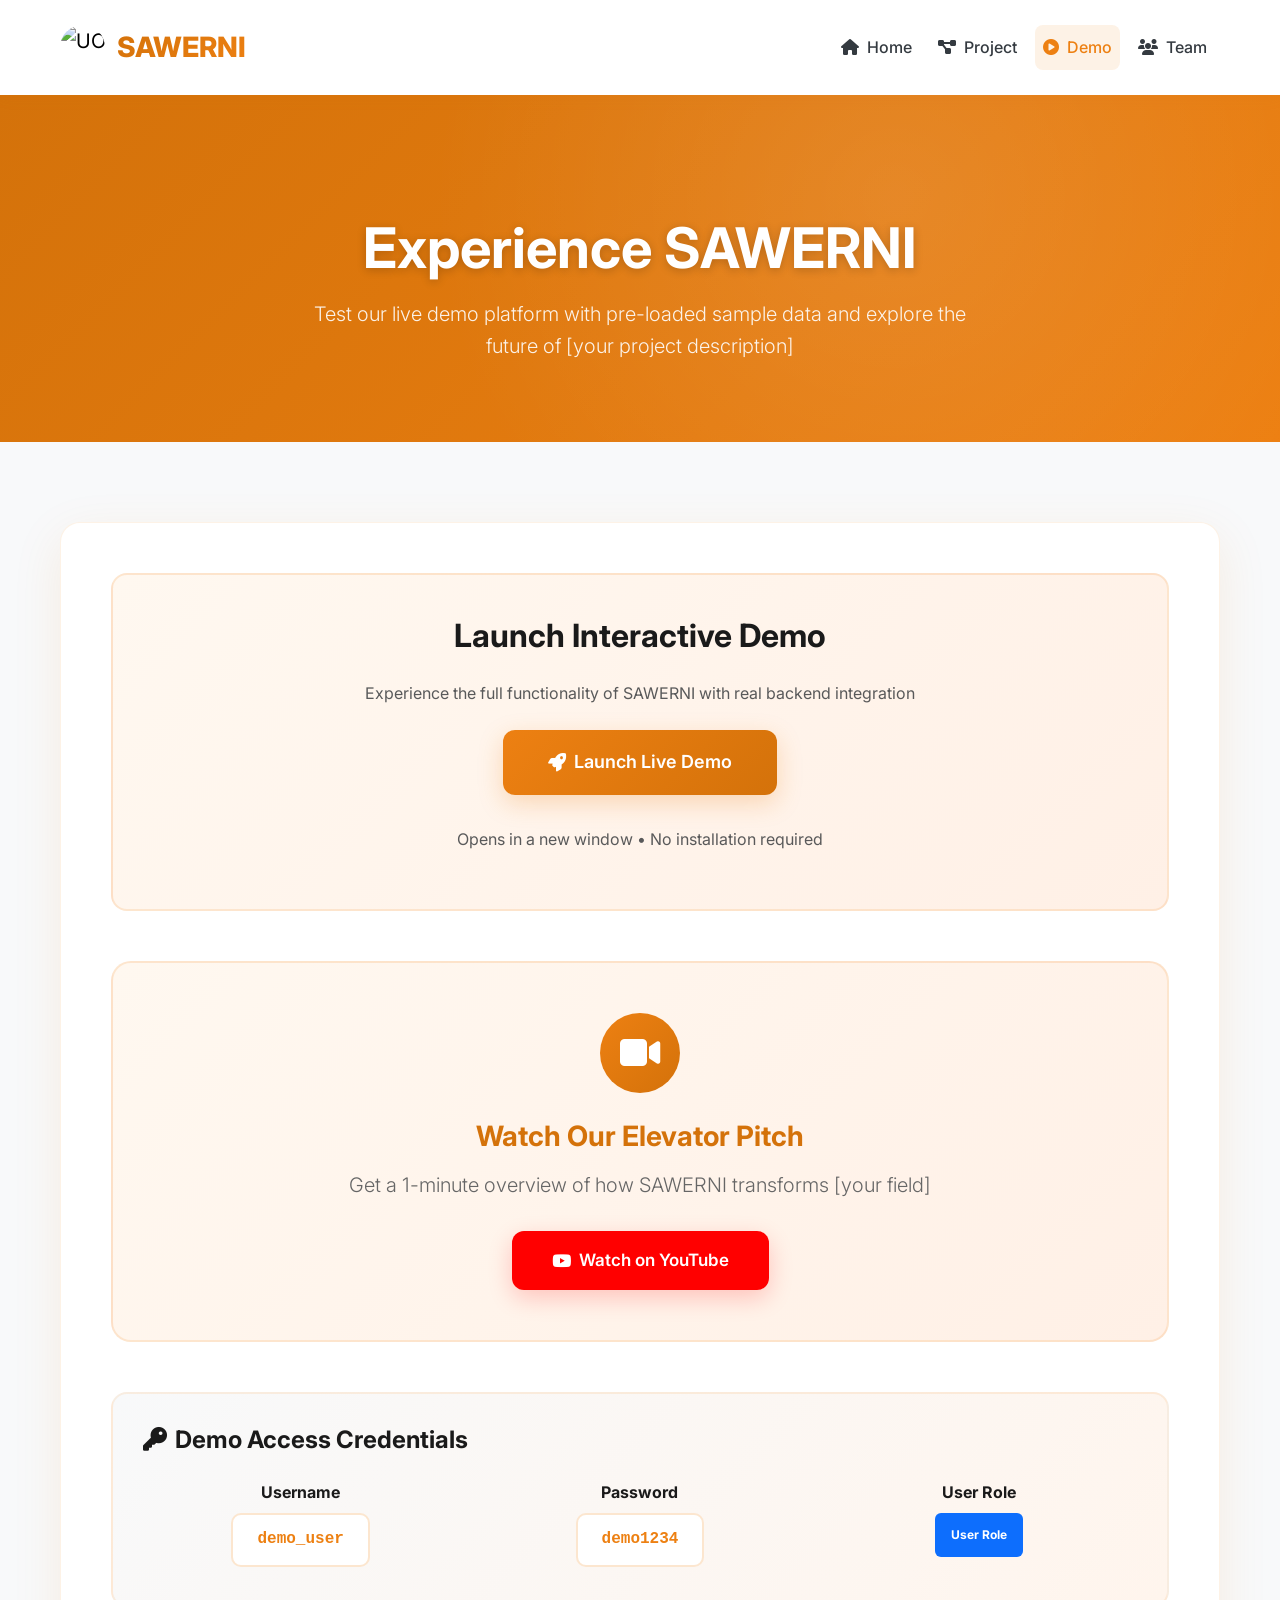
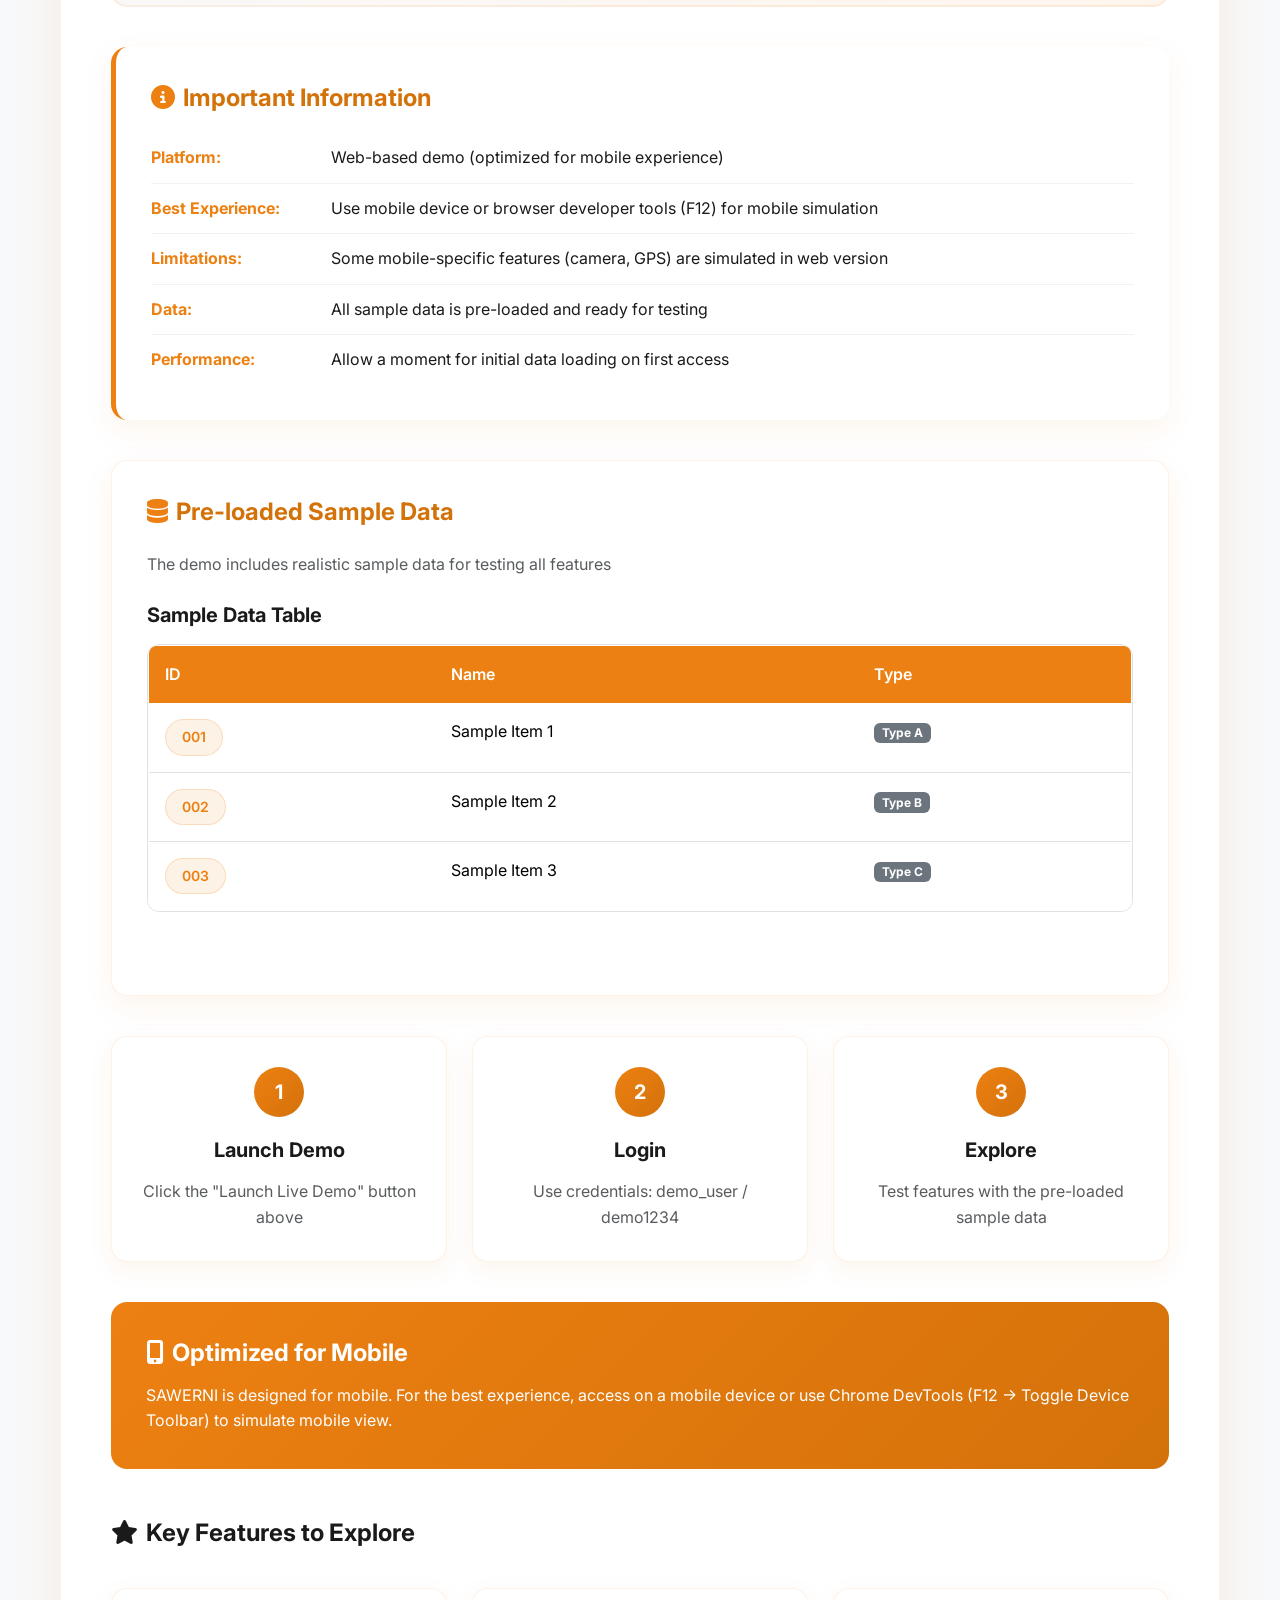
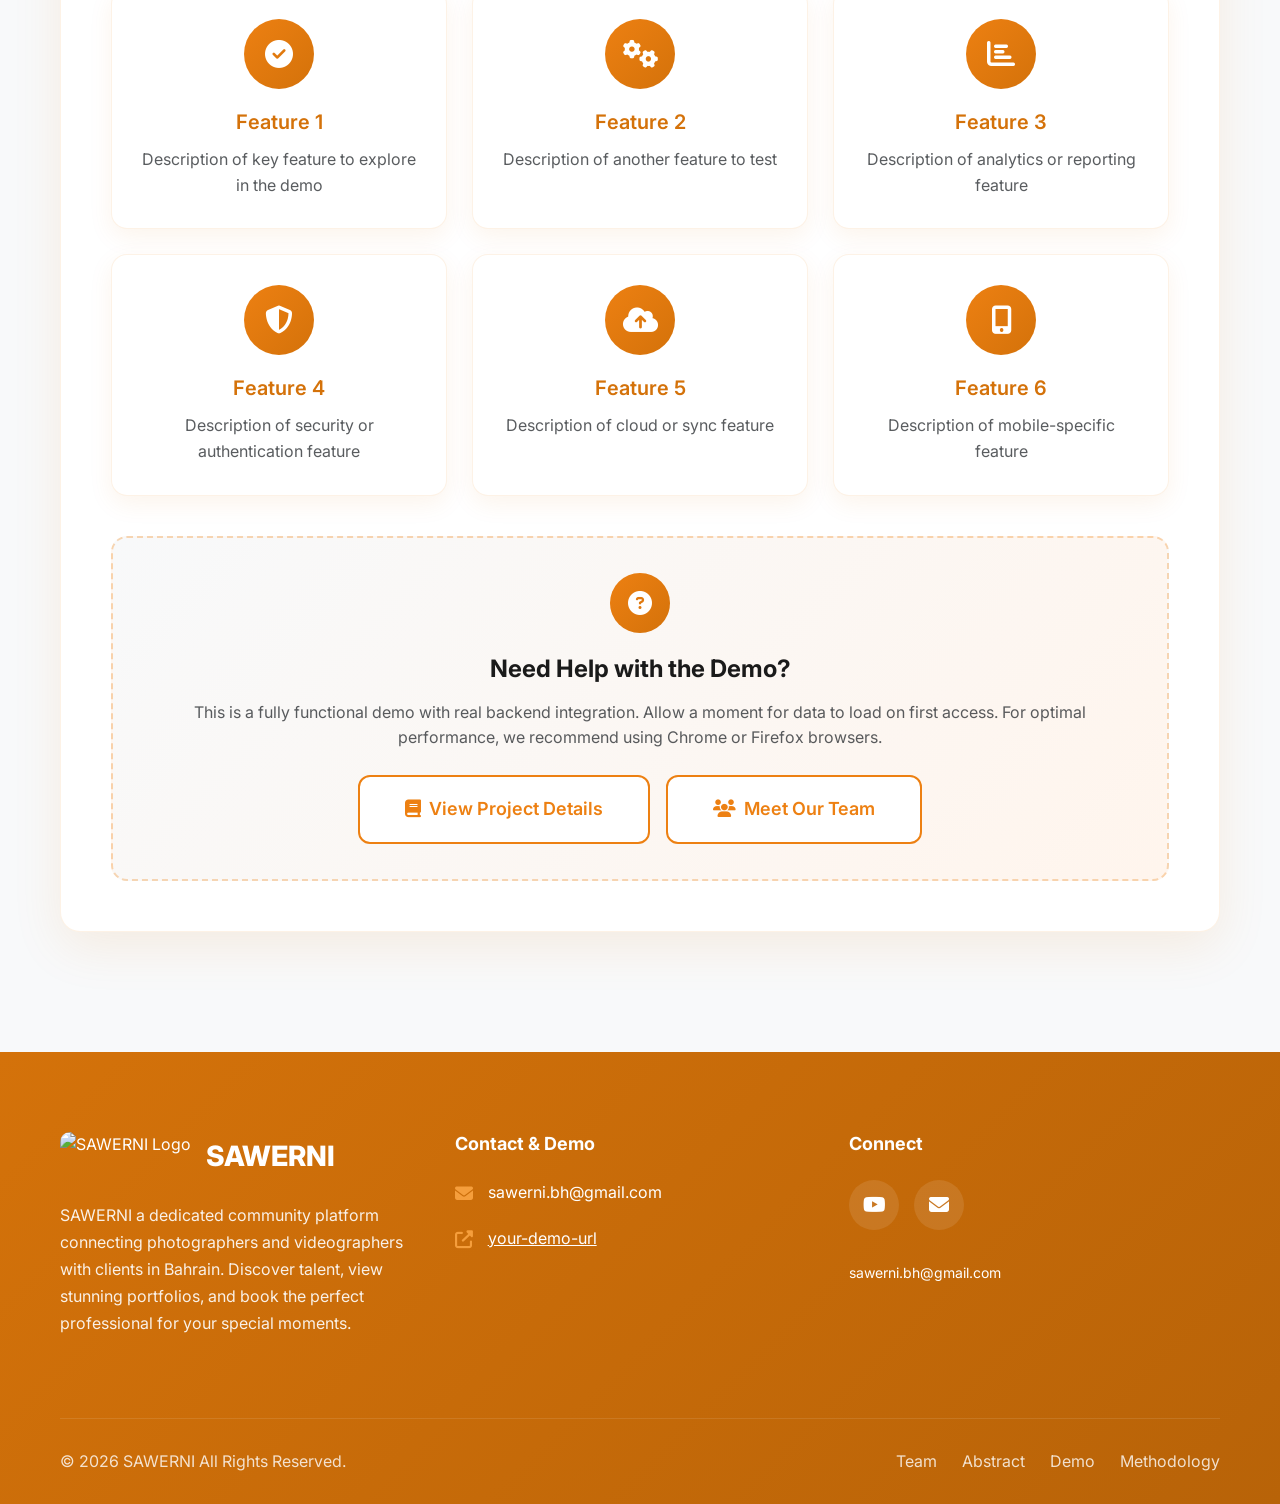
==== demo.html @ 08d2d853 "Add files via upload" ====
<!DOCTYPE html>
<html lang="en" dir="ltr">
<head>
    <meta charset="UTF-8">
    <meta name="viewport" content="width=device-width, initial-scale=1.0, maximum-scale=5.0">
    <title>Demo - SAWERNI</title>
    
    <!-- Bootstrap 5 -->
    <link href="https://cdn.jsdelivr.net/npm/bootstrap@5.3.0/dist/css/bootstrap.min.css" rel="stylesheet">
    
    <!-- Font Awesome -->
    <link rel="stylesheet" href="https://cdnjs.cloudflare.com/ajax/libs/font-awesome/6.4.0/css/all.min.css">
    
    <!-- Google Fonts -->
    <link href="https://fonts.googleapis.com/css2?family=Inter:wght@300;400;500;600;700;800&display=swap" rel="stylesheet">
    <link rel="icon" type="image/png" href="your-favicon-url">

    <!-- Custom CSS -->
    <link rel="stylesheet" href="style.css">

    <link rel="icon" type="image/x-icon" href="C:\V1 - website\image\SAWERNI LOGO.ico">
    
    <style>
        /* ===== LOGO CAROUSEL STYLES ===== */
        .navbar-brand {
            display: flex;
            align-items: center;
            text-decoration: none;
            gap: 0;
        }
        
        .logo-carousel {
            position: relative;
            width: 45px;
            height: 45px;
            margin-right: 12px;
            perspective: 1000px;
            cursor: pointer;
        }
        
        .logo-slide {
            position: absolute;
            top: 0;
            left: 0;
            width: 100%;
            height: 100%;
            backface-visibility: hidden;
            transition: transform 1.2s cubic-bezier(0.4, 0, 0.2, 1);
            display: flex;
            align-items: center;
            justify-content: center;
        }
        
        .logo-slide img {
            width: 100%;
            height: 100%;
            object-fit: contain;
            border-radius: 50%;
        }
        
        /* UOB Logo - starts visible */
        .logo-slide.uob-logo-slide {
            transform: rotateY(0deg);
            z-index: 2;
        }
        
        /* SAWERNI Logo - starts hidden */
        .logo-slide.sawerni-logo-slide {
            transform: rotateY(180deg);
            z-index: 1;
        }
        
        /* Flipped states */
        .logo-carousel.flipped .uob-logo-slide {
            transform: rotateY(180deg);
            z-index: 1;
        }
        
        .logo-carousel.flipped .sawerni-logo-slide {
            transform: rotateY(360deg);
            z-index: 2;
        }
        
        /* Pulse glow effect on flip */
        .logo-carousel.flipping .logo-slide img {
            animation: logoGlow 0.6s ease-in-out;
        }
        
        @keyframes logoGlow {
            0%, 100% {
                filter: drop-shadow(0 0 0px rgba(237, 128, 18, 0));
            }
            50% {
                filter: drop-shadow(0 0 15px rgba(237, 128, 18, 0.8));
            }
        }
        
        /* Continuous auto-rotation */
        .logo-carousel.auto-rotate .uob-logo-slide {
            animation: continuousFlip1 3s ease-in-out infinite;
        }
        
        .logo-carousel.auto-rotate .sawerni-logo-slide {
            animation: continuousFlip2 3s ease-in-out infinite;
        }
        
        @keyframes continuousFlip1 {
            0%, 40% {
                transform: rotateY(0deg);
                z-index: 2;
            }
            50%, 90% {
                transform: rotateY(180deg);
                z-index: 1;
            }
            100% {
                transform: rotateY(0deg);
                z-index: 2;
            }
        }
        
        @keyframes continuousFlip2 {
            0%, 40% {
                transform: rotateY(180deg);
                z-index: 1;
            }
            50%, 90% {
                transform: rotateY(360deg);
                z-index: 2;
            }
            100% {
                transform: rotateY(180deg);
                z-index: 1;
            }
        }
        
        /* Brand text styling */
        .brand-text {
            color: #d4720a;
            font-size: 28px;
            font-weight: 800;
            background: linear-gradient(135deg, #d4720a, #ed8012);
            -webkit-background-clip: text;
            background-clip: text;
            color: transparent;
            white-space: nowrap;
        }
        
        /* ===== DEMO PAGE STYLES ===== */
        .demo-hero {
            background: linear-gradient(135deg, #d4720a 0%, #ed8012 100%);
            color: white;
            padding: 120px 0 80px;
            text-align: center;
            position: relative;
            overflow: hidden;
        }
        
        .demo-hero::before {
            content: '';
            position: absolute;
            top: 0;
            left: 0;
            right: 0;
            bottom: 0;
            background: radial-gradient(circle at 70% 30%, rgba(255, 255, 255, 0.1) 0%, transparent 50%);
        }
        
        .demo-hero .container {
            position: relative;
            z-index: 2;
        }
        
        .demo-hero h1 {
            font-size: 3.5rem;
            font-weight: 800;
            margin-bottom: 1rem;
            text-shadow: 0 2px 10px rgba(0, 0, 0, 0.2);
        }
        
        .demo-hero .lead {
            font-size: 1.25rem;
            opacity: 0.9;
            max-width: 700px;
            margin: 0 auto;
        }
        
        /* Main Content */
        .demo-content {
            background: #f8f9fa;
            padding: 80px 0;
        }
        
        /* Demo Card */
        .demo-main-card {
            background: white;
            border-radius: 20px;
            padding: 50px;
            box-shadow: 0 15px 50px rgba(212, 114, 10, 0.1);
            border: 1px solid rgba(237, 128, 18, 0.1);
            margin-bottom: 40px;
        }
        
        /* Demo Actions */
        .demo-actions {
            background: linear-gradient(135deg, #fff8f0 0%, #fff0e6 100%);
            border-radius: 16px;
            padding: 40px;
            text-align: center;
            margin-bottom: 40px;
            border: 2px solid rgba(237, 128, 18, 0.15);
        }
        
        .demo-btn-primary {
            background: linear-gradient(135deg, #ed8012 0%, #d4720a 100%);
            color: white;
            border: none;
            padding: 18px 45px;
            font-size: 18px;
            font-weight: 600;
            border-radius: 12px;
            transition: all 0.3s ease;
            display: inline-flex;
            align-items: center;
            justify-content: center;
            text-decoration: none;
            box-shadow: 0 8px 25px rgba(237, 128, 18, 0.25);
        }
        
        .demo-btn-primary:hover {
            background: linear-gradient(135deg, #d4720a 0%, #b86308 100%);
            transform: translateY(-3px);
            box-shadow: 0 12px 30px rgba(237, 128, 18, 0.35);
            color: white;
        }
        
        .demo-btn-secondary {
            background: white;
            color: #ed8012;
            border: 2px solid #ed8012;
            padding: 18px 45px;
            font-size: 18px;
            font-weight: 600;
            border-radius: 12px;
            transition: all 0.3s ease;
            display: inline-flex;
            align-items: center;
            justify-content: center;
            text-decoration: none;
        }
        
        .demo-btn-secondary:hover {
            background: #ed8012;
            color: white;
            transform: translateY(-3px);
            box-shadow: 0 8px 20px rgba(237, 128, 18, 0.2);
        }
        
        /* Credentials Card */
        .credentials-card {
            background: linear-gradient(135deg, #f8f9fa 0%, #fff5ed 100%);
            border-radius: 16px;
            padding: 30px;
            margin-bottom: 40px;
            border: 2px solid rgba(237, 128, 18, 0.1);
        }
        
        .credential-badge {
            background: white;
            color: #ed8012;
            padding: 12px 24px;
            border-radius: 10px;
            font-family: 'Courier New', monospace;
            font-size: 16px;
            font-weight: 600;
            border: 2px solid rgba(237, 128, 18, 0.2);
            display: inline-block;
            word-break: break-all;
        }
        
        /* Info Card */
        .info-card {
            background: white;
            border-radius: 16px;
            padding: 35px;
            border-left: 5px solid #ed8012;
            box-shadow: 0 10px 30px rgba(212, 114, 10, 0.08);
            margin-bottom: 40px;
        }
        
        .info-card h4 {
            color: #d4720a;
            margin-bottom: 20px;
            display: flex;
            align-items: center;
        }
        
        .info-card h4 i {
            margin-right: 12px;
            color: #ed8012;
        }
        
        .info-item {
            padding: 12px 0;
            border-bottom: 1px solid rgba(0, 0, 0, 0.05);
            display: flex;
            align-items: flex-start;
        }
        
        .info-item:last-child {
            border-bottom: none;
        }
        
        .info-item strong {
            color: #ed8012;
            min-width: 180px;
            display: inline-block;
        }
        
        /* Data Tables */
        .data-card {
            background: white;
            border-radius: 16px;
            padding: 35px;
            box-shadow: 0 10px 30px rgba(212, 114, 10, 0.08);
            margin-bottom: 40px;
            border: 1px solid rgba(237, 128, 18, 0.1);
        }
        
        .data-card h4 {
            color: #d4720a;
            margin-bottom: 25px;
            display: flex;
            align-items: center;
        }
        
        .data-card h4 i {
            margin-right: 12px;
            color: #ed8012;
        }
        
        .data-table-container {
            background: #f8f9fa;
            border-radius: 12px;
            overflow: hidden;
            border: 1px solid #dee2e6;
            overflow-x: auto;
            -webkit-overflow-scrolling: touch;
        }
        
        .data-table {
            width: 100%;
            margin-bottom: 0;
        }
        
        .data-table th {
            background: #ed8012;
            color: white;
            border: none;
            padding: 16px;
            font-weight: 600;
            white-space: nowrap;
        }
        
        .data-table td {
            padding: 16px;
            border-bottom: 1px solid #dee2e6;
            word-break: break-word;
        }
        
        .data-badge {
            background: rgba(237, 128, 18, 0.1);
            color: #ed8012;
            padding: 6px 16px;
            border-radius: 20px;
            font-size: 14px;
            font-weight: 600;
            border: 1px solid rgba(237, 128, 18, 0.2);
            display: inline-block;
            word-break: break-all;
            max-width: 100%;
        }
        
        /* Feature Grid */
        .feature-grid {
            display: grid;
            grid-template-columns: repeat(auto-fit, minmax(280px, 1fr));
            gap: 25px;
            margin-top: 40px;
        }
        
        .feature-item {
            background: white;
            border-radius: 16px;
            padding: 30px;
            text-align: center;
            box-shadow: 0 8px 25px rgba(212, 114, 10, 0.08);
            transition: all 0.3s ease;
            border: 1px solid rgba(237, 128, 18, 0.1);
        }
        
        .feature-item:hover {
            transform: translateY(-8px);
            box-shadow: 0 15px 35px rgba(212, 114, 10, 0.15);
        }
        
        .feature-icon {
            width: 70px;
            height: 70px;
            background: linear-gradient(135deg, #ed8012, #d4720a);
            border-radius: 50%;
            display: flex;
            align-items: center;
            justify-content: center;
            margin: 0 auto 20px;
            color: white;
            font-size: 28px;
        }
        
        .feature-item h5 {
            color: #d4720a;
            margin-bottom: 12px;
            font-weight: 600;
        }
        
        /* Steps */
        .steps-container {
            display: grid;
            grid-template-columns: repeat(auto-fit, minmax(200px, 1fr));
            gap: 25px;
            margin: 40px 0;
        }
        
        .step-item {
            text-align: center;
            padding: 30px;
            background: white;
            border-radius: 16px;
            box-shadow: 0 8px 25px rgba(212, 114, 10, 0.08);
            border: 1px solid rgba(237, 128, 18, 0.1);
        }
        
        .step-number {
            width: 50px;
            height: 50px;
            background: linear-gradient(135deg, #ed8012, #d4720a);
            border-radius: 50%;
            display: flex;
            align-items: center;
            justify-content: center;
            color: white;
            font-size: 20px;
            font-weight: 700;
            margin: 0 auto 20px;
        }
        
        /* Pitch Section */
        .pitch-section {
            background: linear-gradient(135deg, #fff8f0 0%, #fff0e6 100%);
            border-radius: 20px;
            padding: 50px;
            margin: 50px 0;
            border: 2px solid rgba(237, 128, 18, 0.15);
            text-align: center;
        }
        
        .pitch-icon {
            width: 80px;
            height: 80px;
            background: linear-gradient(135deg, #ed8012, #d4720a);
            border-radius: 50%;
            display: flex;
            align-items: center;
            justify-content: center;
            color: white;
            font-size: 36px;
            margin: 0 auto 25px;
        }
        
        .pitch-section h3 {
            color: #d4720a;
            margin-bottom: 15px;
        }
        
        .pitch-section .lead {
            color: #666;
            margin-bottom: 30px;
            max-width: 600px;
            margin-left: auto;
            margin-right: auto;
        }
        
        .pitch-btn {
            background: #ff0000;
            color: white;
            border: none;
            padding: 16px 40px;
            font-size: 17px;
            font-weight: 600;
            border-radius: 12px;
            transition: all 0.3s ease;
            display: inline-flex;
            align-items: center;
            justify-content: center;
            text-decoration: none;
            box-shadow: 0 8px 25px rgba(255, 0, 0, 0.2);
        }
        
        .pitch-btn:hover {
            background: #cc0000;
            transform: translateY(-3px);
            box-shadow: 0 12px 30px rgba(255, 0, 0, 0.3);
            color: white;
        }
        
        /* Mobile Notice */
        .mobile-notice {
            background: linear-gradient(135deg, #ed8012 0%, #d4720a 100%);
            color: white;
            border-radius: 16px;
            padding: 35px;
            margin: 40px 0;
        }
        
        .mobile-notice h4 {
            color: white;
            margin-bottom: 15px;
            display: flex;
            align-items: center;
        }
        
        .mobile-notice h4 i {
            margin-right: 12px;
        }
        
        /* Support Card */
        .support-card {
            background: linear-gradient(135deg, #f8f9fa 0%, #fff5ed 100%);
            border-radius: 16px;
            padding: 35px;
            text-align: center;
            margin-top: 40px;
            border: 2px dashed rgba(237, 128, 18, 0.3);
        }
        
        /* ===== RESPONSIVE STYLES ===== */
        @media (max-width: 992px) {
            .demo-hero h1 {
                font-size: 2.8rem;
            }
            
            .demo-main-card {
                padding: 40px;
            }
            
            .credentials-card .row {
                flex-wrap: wrap;
            }
            
            .credentials-card .col-md-4 {
                width: 100%;
                margin-bottom: 20px;
            }
            
            .demo-btn-primary, .demo-btn-secondary {
                padding: 16px 30px;
                font-size: 16px;
            }
        }
        
        @media (max-width: 768px) {
            .logo-carousel {
                width: 35px;
                height: 35px;
                margin-right: 8px;
            }
            
            .brand-text {
                font-size: 22px;
            }
            
            .demo-hero {
                padding: 80px 0 50px;
            }
            
            .demo-hero h1 {
                font-size: 2.2rem;
            }
            
            .demo-hero .lead {
                font-size: 1.1rem;
            }
            
            .demo-main-card {
                padding: 25px;
            }
            
            .demo-content {
                padding: 50px 0;
            }
            
            .demo-actions, .pitch-section {
                padding: 25px;
            }
            
            .credentials-card, .info-card, .data-card {
                padding: 20px;
            }
            
            .info-item {
                flex-direction: column;
            }
            
            .info-item strong {
                min-width: auto;
                margin-bottom: 5px;
                width: 100%;
            }
            
            .feature-grid, .steps-container {
                grid-template-columns: 1fr;
                gap: 20px;
            }
            
            .step-item, .feature-item {
                padding: 20px;
            }
            
            .pitch-section {
                padding: 30px;
                margin: 30px 0;
            }
            
            .pitch-btn {
                padding: 14px 30px;
                font-size: 16px;
                width: 100%;
                justify-content: center;
            }
            
            .support-card .d-flex {
                flex-direction: column;
                gap: 15px;
            }
            
            .demo-btn-primary, .demo-btn-secondary {
                width: 100%;
                justify-content: center;
                margin-bottom: 10px;
            }
            
            .data-table th, .data-table td {
                padding: 12px 8px;
                font-size: 14px;
            }
            
            .data-table th {
                padding: 14px 8px;
            }
            
            .data-badge {
                padding: 5px 12px;
                font-size: 13px;
            }
        }
        
        @media (max-width: 576px) {
            .logo-carousel {
                width: 30px;
                height: 30px;
                margin-right: 6px;
            }
            
            .brand-text {
                font-size: 18px;
            }
            
            .demo-hero h1 {
                font-size: 1.8rem;
            }
            
            .demo-hero .lead {
                font-size: 1rem;
            }
            
            .demo-main-card {
                padding: 20px;
                border-radius: 12px;
            }
            
            .demo-content {
                padding: 40px 0;
            }
            
            .demo-actions, .pitch-section, .credentials-card, 
            .info-card, .data-card, .mobile-notice, .support-card {
                padding: 20px;
                border-radius: 12px;
            }
            
            .credential-badge {
                padding: 10px 15px;
                font-size: 14px;
                width: 100%;
                text-align: center;
            }
            
            .data-card h4, .info-card h4, .mobile-notice h4 {
                font-size: 1.25rem;
            }
            
            .feature-icon {
                width: 60px;
                height: 60px;
                font-size: 24px;
            }
            
            .feature-item h5 {
                font-size: 1.1rem;
            }
            
            .data-table th, .data-table td {
                padding: 10px 6px;
                font-size: 13px;
            }
            
            .data-table th {
                padding: 12px 6px;
            }
            
            .data-badge {
                padding: 4px 10px;
                font-size: 12px;
            }
            
            .badge {
                font-size: 12px;
                padding: 5px 10px;
            }
        }
        
        @media (max-width: 400px) {
            .data-table {
                min-width: 400px;
            }
            
            .data-table th, .data-table td {
                padding: 8px 4px;
                font-size: 12px;
            }
        }
    </style>
</head>
<body>
    <!-- Navigation -->
    <nav class="navbar navbar-expand-lg navbar-main">
        <div class="container">
            <a class="navbar-brand" href="index.html" id="navbarBrand">
                <!-- Logo Carousel Container -->
                <div class="logo-carousel auto-rotate" id="logoCarousel">
                    <!-- UOB Logo Slide -->
                    <div class="logo-slide uob-logo-slide">
                        <img src="C:\V1 - website\image\UOB LOGO.png" 
                             alt="UOB Logo">
                    </div>
                    <!-- SAWERNI Logo Slide -->
                    <div class="logo-slide sawerni-logo-slide">
                        <img src="C:\V1 - website\image\SAWERNI LOGO.png" 
                             alt="SAWERNI Logo">
                    </div>
                </div>
                <span class="brand-text">SAWERNI</span>
            </a>
            
            <button class="navbar-toggler" type="button" data-bs-toggle="collapse" data-bs-target="#navbarNav">
                <span class="navbar-toggler-icon"></span>
            </button>
            
            <div class="collapse navbar-collapse" id="navbarNav">
                <ul class="navbar-nav ms-auto">
                    <li class="nav-item">
                        <a class="nav-link" href="index.html"><i class="fas fa-home me-2"></i>Home</a>
                    </li>
                    <li class="nav-item">
                        <a class="nav-link" href="project.html"><i class="fas fa-project-diagram me-2"></i>Project</a>
                    </li>
                    <li class="nav-item">
                        <a class="nav-link active" href="demo.html"><i class="fas fa-play-circle me-2"></i>Demo</a>
                    </li>
                    <li class="nav-item">
                        <a class="nav-link" href="team.html"><i class="fas fa-users me-2"></i>Team</a>
                    </li>
                </ul>
            </div>
        </div>
    </nav>

    <!-- Demo Hero -->
    <section class="demo-hero">
        <div class="container">
            <h1 class="display-5 fw-bold mb-3">Experience SAWERNI</h1>
            <p class="lead">Test our live demo platform with pre-loaded sample data and explore the future of [your project description]</p>
        </div>
    </section>

    <!-- Demo Content -->
    <section class="demo-content">
        <div class="container">
            <div class="demo-main-card">
                <!-- Demo Actions -->
                <div class="demo-actions">
                    <h2 class="mb-4">Launch Interactive Demo</h2>
                    <p class="text-muted mb-4">Experience the full functionality of SAWERNI with real backend integration</p>
                    
                    <a href="#" target="_blank" class="demo-btn-primary mb-3">
                        <i class="fas fa-rocket me-2"></i>Launch Live Demo
                    </a>
                    <p class="text-muted mt-3">Opens in a new window • No installation required</p>
                </div>
                
                <!-- Pitch Section -->
                <div class="pitch-section">
                    <div class="pitch-icon">
                        <i class="fas fa-video"></i>
                    </div>
                    <h3>Watch Our Elevator Pitch</h3>
                    <p class="lead">Get a 1-minute overview of how SAWERNI transforms [your field]</p>
                    <a href="#" target="_blank" class="pitch-btn">
                        <i class="fab fa-youtube me-2"></i>Watch on YouTube
                    </a>
                </div>
                
                <!-- Demo Credentials -->
                <div class="credentials-card">
                    <h4 class="mb-4"><i class="fas fa-key me-2"></i>Demo Access Credentials</h4>
                    <div class="row g-4">
                        <div class="col-md-4">
                            <div class="text-center">
                                <div class="mb-2">
                                    <strong class="d-block mb-2">Username</strong>
                                    <span class="credential-badge">demo_user</span>
                                </div>
                            </div>
                        </div>
                        <div class="col-md-4">
                            <div class="text-center">
                                <div class="mb-2">
                                    <strong class="d-block mb-2">Password</strong>
                                    <span class="credential-badge">demo1234</span>
                                </div>
                            </div>
                        </div>
                        <div class="col-md-4">
                            <div class="text-center">
                                <div class="mb-2">
                                    <strong class="d-block mb-2">User Role</strong>
                                    <span class="badge bg-primary p-3">User Role</span>
                                </div>
                            </div>
                        </div>
                    </div>
                </div>
                
                <!-- Important Information -->
                <div class="info-card">
                    <h4><i class="fas fa-info-circle me-2"></i>Important Information</h4>
                    <div class="info-item">
                        <strong>Platform:</strong>
                        <span>Web-based demo (optimized for mobile experience)</span>
                    </div>
                    <div class="info-item">
                        <strong>Best Experience:</strong>
                        <span>Use mobile device or browser developer tools (F12) for mobile simulation</span>
                    </div>
                    <div class="info-item">
                        <strong>Limitations:</strong>
                        <span>Some mobile-specific features (camera, GPS) are simulated in web version</span>
                    </div>
                    <div class="info-item">
                        <strong>Data:</strong>
                        <span>All sample data is pre-loaded and ready for testing</span>
                    </div>
                    <div class="info-item">
                        <strong>Performance:</strong>
                        <span>Allow a moment for initial data loading on first access</span>
                    </div>
                </div>
                
                <!-- Sample Data Section -->
                <div class="data-card">
                    <h4><i class="fas fa-database me-2"></i>Pre-loaded Sample Data</h4>
                    <p class="text-muted mb-4">The demo includes realistic sample data for testing all features</p>
                    
                    <div class="mb-5">
                        <h5 class="mb-3">Sample Data Table</h5>
                        <div class="data-table-container">
                            <table class="table mb-0 data-table">
                                <thead>
                                    <tr>
                                        <th>ID</th>
                                        <th>Name</th>
                                        <th>Type</th>
                                    </tr>
                                </thead>
                                <tbody>
                                    <tr>
                                        <td><span class="data-badge">001</span></td>
                                        <td>Sample Item 1</td>
                                        <td><span class="badge bg-secondary">Type A</span></td>
                                    </tr>
                                    <tr>
                                        <td><span class="data-badge">002</span></td>
                                        <td>Sample Item 2</td>
                                        <td><span class="badge bg-secondary">Type B</span></td>
                                    </tr>
                                    <tr>
                                        <td><span class="data-badge">003</span></td>
                                        <td>Sample Item 3</td>
                                        <td><span class="badge bg-secondary">Type C</span></td>
                                    </tr>
                                </tbody>
                            </table>
                        </div>
                    </div>
                </div>
                
                <!-- Quick Start Guide -->
                <div class="steps-container">
                    <div class="step-item">
                        <div class="step-number">1</div>
                        <h5>Launch Demo</h5>
                        <p class="text-muted mb-0">Click the "Launch Live Demo" button above</p>
                    </div>
                    <div class="step-item">
                        <div class="step-number">2</div>
                        <h5>Login</h5>
                        <p class="text-muted mb-0">Use credentials: demo_user / demo1234</p>
                    </div>
                    <div class="step-item">
                        <div class="step-number">3</div>
                        <h5>Explore</h5>
                        <p class="text-muted mb-0">Test features with the pre-loaded sample data</p>
                    </div>
                </div>
                
                <!-- Mobile Notice -->
                <div class="mobile-notice">
                    <h4><i class="fas fa-mobile-alt me-2"></i>Optimized for Mobile</h4>
                    <p class="mb-0 opacity-90">
                        SAWERNI is designed for mobile. For the best experience, access on a mobile device or use Chrome DevTools (F12 → Toggle Device Toolbar) to simulate mobile view.
                    </p>
                </div>
                
                <!-- Key Features -->
                <div class="mt-5">
                    <h4 class="mb-4"><i class="fas fa-star me-2"></i>Key Features to Explore</h4>
                    <div class="feature-grid">
                        <div class="feature-item">
                            <div class="feature-icon">
                                <i class="fas fa-check-circle"></i>
                            </div>
                            <h5>Feature 1</h5>
                            <p class="text-muted mb-0">Description of key feature to explore in the demo</p>
                        </div>
                        <div class="feature-item">
                            <div class="feature-icon">
                                <i class="fas fa-cogs"></i>
                            </div>
                            <h5>Feature 2</h5>
                            <p class="text-muted mb-0">Description of another feature to test</p>
                        </div>
                        <div class="feature-item">
                            <div class="feature-icon">
                                <i class="fas fa-chart-bar"></i>
                            </div>
                            <h5>Feature 3</h5>
                            <p class="text-muted mb-0">Description of analytics or reporting feature</p>
                        </div>
                        <div class="feature-item">
                            <div class="feature-icon">
                                <i class="fas fa-shield-alt"></i>
                            </div>
                            <h5>Feature 4</h5>
                            <p class="text-muted mb-0">Description of security or authentication feature</p>
                        </div>
                        <div class="feature-item">
                            <div class="feature-icon">
                                <i class="fas fa-cloud-upload-alt"></i>
                            </div>
                            <h5>Feature 5</h5>
                            <p class="text-muted mb-0">Description of cloud or sync feature</p>
                        </div>
                        <div class="feature-item">
                            <div class="feature-icon">
                                <i class="fas fa-mobile-alt"></i>
                            </div>
                            <h5>Feature 6</h5>
                            <p class="text-muted mb-0">Description of mobile-specific feature</p>
                        </div>
                    </div>
                </div>
                
                <!-- Support Card -->
                <div class="support-card">
                    <div class="pitch-icon" style="width: 60px; height: 60px; font-size: 24px; margin-bottom: 20px;">
                        <i class="fas fa-question-circle"></i>
                    </div>
                    <h4 class="mb-3">Need Help with the Demo?</h4>
                    <p class="text-muted mb-4">
                        This is a fully functional demo with real backend integration. Allow a moment for data to load on first access. 
                        For optimal performance, we recommend using Chrome or Firefox browsers.
                    </p>
                    <div class="d-flex justify-content-center gap-3 flex-wrap">
                        <a href="project.html" class="demo-btn-secondary">
                            <i class="fas fa-book me-2"></i>View Project Details
                        </a>
                        <a href="team.html" class="demo-btn-secondary">
                            <i class="fas fa-users me-2"></i>Meet Our Team
                        </a>
                    </div>
                </div>
            </div>
        </div>
    </section>

    <!-- Footer -->
    <footer class="footer">
        <div class="container">
            <div class="footer-content">
                <div class="row">
                    <div class="col-lg-4">
                        <div class="footer-logo-section">
                            <div class="footer-logo">
                                <img src="C:\V1 - website\image\SAWERNI LOGO.png" alt="SAWERNI Logo" loading="lazy">
                                <span>SAWERNI</span>
                            </div>
                            <p class="footer-description">
                                SAWERNI a dedicated community platform connecting photographers and videographers with clients in Bahrain. Discover talent, view stunning portfolios, and book the perfect professional for your special moments.
                            </p>
                        </div>
                    </div>
                    
                    <div class="col-lg-4">
                        <div class="footer-contact">
                            <h5>Contact & Demo</h5>
                            <div class="contact-item">
                                <i class="fas fa-envelope"></i>
                                <div>
                                    <span>sawerni.bh@gmail.com</span>
                                </div>
                            </div>
                            <div class="contact-item">
                                <i class="fas fa-external-link-alt"></i>
                                <div>
                                    <span><a href="#" target="_blank" class="text-white">your-demo-url</a></span>
                                </div>
                            </div>
                        </div>
                    </div>
                    
                    <div class="col-lg-4">
                        <div class="footer-social">
                            <h5>Connect</h5>
                            <div class="social-icons">
                                <a href="https://www.youtube.com/channel/UCR_zhY6zEnnAeLBr8uanXhw" target="_blank" class="social-icon youtube">
                                    <i class="fab fa-youtube"></i>
                                </a>
                                <a href="mailto:sawerni.bh@gmail.com" class="social-icon email">
                                    <i class="fas fa-envelope"></i>
                                </a>
                            </div>
                            <div class="mt-3">
                                <small>sawerni.bh@gmail.com</small>
                            </div>
                        </div>
                    </div>
                </div>
            </div>
            
            <div class="footer-bottom">
                <div class="row align-items-center">
                    <div class="col-md-6">
                        <p class="copyright mb-0">
                            &copy; <span id="currentYear"></span> SAWERNI All Rights Reserved.
                        </p>
                    </div>
                    <div class="col-md-6">
                        <div class="footer-links">
                            <a href="team.html">Team</a>
                            <a href="index.html#abstract">Abstract</a>
                            <a href="demo.html">Demo</a>
                            <a href="index.html#methodology">Methodology</a>
                        </div>
                    </div>
                </div>
            </div>
        </div>
    </footer>

    <!-- Back to Top Button -->
    <button id="backToTop" class="back-to-top">
        <i class="fas fa-chevron-up"></i>
    </button>

    <!-- Scripts -->
    <script src="https://cdn.jsdelivr.net/npm/bootstrap@5.3.0/dist/js/bootstrap.bundle.min.js"></script>
    <script>
        document.getElementById('currentYear').textContent = new Date().getFullYear();
        
        const backToTop = document.getElementById('backToTop');
        window.addEventListener('scroll', () => {
            if (window.pageYOffset > 300) {
                backToTop.classList.add('visible');
            } else {
                backToTop.classList.remove('visible');
            }
        });
        
        backToTop.addEventListener('click', () => {
            window.scrollTo({
                top: 0,
                behavior: 'smooth'
            });
        });
        
        // ===== LOGO CAROUSEL SCRIPT =====
        const logoCarousel = document.getElementById('logoCarousel');
        const navbarBrand = document.getElementById('navbarBrand');
        
        if (logoCarousel && navbarBrand) {
            // Click on logo to manually flip
            logoCarousel.addEventListener('click', function(e) {
                e.preventDefault();
                e.stopPropagation();
                
                // Remove auto-rotate temporarily
                logoCarousel.classList.remove('auto-rotate');
                logoCarousel.classList.add('flipping');
                
                // Toggle flipped state
                logoCarousel.classList.toggle('flipped');
                
                // Remove flipping class after animation
                setTimeout(() => {
                    logoCarousel.classList.remove('flipping');
                }, 600);
                
                // Resume auto-rotate after 3 seconds
                setTimeout(() => {
                    if (!logoCarousel.classList.contains('auto-rotate')) {
                        logoCarousel.classList.add('auto-rotate');
                    }
                }, 3000);
            });
            
            // Pause auto-rotation on hover
            logoCarousel.addEventListener('mouseenter', function() {
                logoCarousel.classList.remove('auto-rotate');
            });
            
            logoCarousel.addEventListener('mouseleave', function() {
                setTimeout(() => {
                    logoCarousel.classList.add('auto-rotate');
                }, 1500);
            });
        }
    </script>
</body>
</html>
---- style.css ----
/* Reset & Base Styles */
* {
    margin: 0;
    padding: 0;
    box-sizing: border-box;
}

:root {
    --primary-orange: #d4720a;
    --secondary-orange: #ed8012;
    --accent-orange: #f59e3c;
    --light-orange: #fff8f0;
    --gradient-start: #d4720a;
    --gradient-end: #ed8012;
    --white: #ffffff;
    --light-gray: #f8f9fa;
    --gray: #6c757d;
    --dark-gray: #343a40;
    --text-dark: #1a1a1a;
    --border-radius: 16px;
    --border-radius-sm: 8px;
    --shadow: 0 8px 30px rgba(212, 114, 10, 0.1);
    --shadow-hover: 0 12px 40px rgba(212, 114, 10, 0.15);
    --transition: all 0.3s cubic-bezier(0.4, 0, 0.2, 1);
}

html {
    scroll-behavior: smooth;
}

body {
    font-family: 'Inter', -apple-system, BlinkMacSystemFont, 'Segoe UI', Roboto, sans-serif;
    line-height: 1.6;
    color: var(--text-dark);
    background: var(--white);
    overflow-x: hidden;
}

.container {
    width: 100%;
    max-width: 1200px;
    margin: 0 auto;
    padding: 0 20px;
}

/* Typography */
h1, h2, h3, h4, h5, h6 {
    font-weight: 700;
    line-height: 1.3;
    margin-bottom: 1rem;
}

/* Navigation - SHARED */
.navbar-main {
    background: var(--white);
    padding: 20px 0;
    box-shadow: 0 2px 15px rgba(212, 114, 10, 0.08);
    position: sticky;
    top: 0;
    z-index: 1000;
}

.navbar-brand {
    display: flex;
    align-items: center;
    text-decoration: none;
}

.navbar-logo {
    height: 45px;
    width: auto;
    border-radius: 10px;
    margin-right: 12px;
}

/* UOB Logo specific styling */
.navbar-logo.uob-logo {
    height: 45px;
    width: auto;
    margin-right: 15px;
    border-radius: 8px;
}

/* Project Logo specific styling */
.navbar-logo.rased-logo {
    height: 45px;
    width: auto;
    margin-right: 12px;
    border-radius: 10px;
}

.brand-text {
    color: var(--primary-orange);
    font-size: 28px;
    font-weight: 800;
    background: linear-gradient(135deg, var(--primary-orange), var(--secondary-orange));
    -webkit-background-clip: text;
    background-clip: text;
    color: transparent;
}

.navbar-nav .nav-link {
    color: var(--dark-gray);
    font-weight: 500;
    padding: 10px 20px;
    margin: 0 5px;
    border-radius: var(--border-radius-sm);
    transition: var(--transition);
}

.navbar-nav .nav-link:hover,
.navbar-nav .nav-link.active {
    color: #ed8012;
    background: rgba(237, 128, 18, 0.1);
}

.navbar-toggler {
    border: none;
    padding: 8px;
}

.navbar-toggler-icon {
    background-image: url("data:image/svg+xml,%3csvg xmlns='http://www.w3.org/2000/svg' viewBox='0 0 30 30'%3e%3cpath stroke='rgba%28212, 114, 10, 0.8%29' stroke-linecap='round' stroke-miterlimit='10' stroke-width='2' d='M4 7h22M4 15h22M4 23h22'/%3e%3c/svg%3e");
}

/* Buttons - SHARED */
.btn {
    padding: 15px 35px;
    border-radius: 50px;
    font-weight: 600;
    font-size: 16px;
    border: none;
    cursor: pointer;
    transition: var(--transition);
    display: inline-flex;
    align-items: center;
    justify-content: center;
    text-decoration: none;
}

.btn-primary {
    background: linear-gradient(135deg, #ed8012 0%, #d4720a 100%);
    color: white;
    border: none;
}

.btn-primary:hover {
    background: linear-gradient(135deg, #d4720a 0%, #b86308 100%);
    color: white;
    transform: translateY(-3px);
    box-shadow: 0 10px 25px rgba(237, 128, 18, 0.3);
}

.btn-outline-primary {
    color: #ed8012;
    border-color: #ed8012;
    background: transparent;
    border: 2px solid #ed8012;
}

.btn-outline-primary:hover {
    background: #ed8012;
    color: white;
    transform: translateY(-3px);
}

.btn-outline-light {
    color: white;
    border-color: white;
    background: transparent;
    border: 2px solid white;
}

.btn-outline-light:hover {
    background: white;
    color: #ed8012;
    transform: translateY(-3px);
}

/* Sections - SHARED */
.section {
    padding: 100px 0;
}

.section-header {
    text-align: center;
    margin-bottom: 60px;
}

.section-header.text-start {
    text-align: left;
}

.section-header.text-start .section-title::after {
    left: 0;
    transform: translateX(0);
}

.section-label {
    display: inline-block;
    color: var(--secondary-orange);
    font-size: 14px;
    font-weight: 600;
    text-transform: uppercase;
    letter-spacing: 1px;
    margin-bottom: 15px;
    padding: 6px 20px;
    background: var(--light-orange);
    border-radius: 30px;
}

.section-title {
    font-size: 48px;
    color: var(--primary-orange);
    margin-bottom: 15px;
    position: relative;
    display: inline-block;
}

.section-title::after {
    content: '';
    position: absolute;
    bottom: -10px;
    left: 50%;
    transform: translateX(-50%);
    width: 80px;
    height: 4px;
    background: linear-gradient(90deg, var(--primary-orange), var(--secondary-orange));
    border-radius: 2px;
}

.section-subtitle {
    color: var(--gray);
    font-size: 18px;
    max-width: 700px;
    margin: 0 auto;
}

/* Footer - SHARED */
.footer {
    background: linear-gradient(135deg, var(--primary-orange), #b86308);
    color: var(--white);
    padding: 80px 0 30px;
}

.footer-logo-section {
    margin-bottom: 30px;
}

.footer-logo {
    display: flex;
    align-items: center;
    gap: 15px;
    margin-bottom: 20px;
}

.footer-logo img {
    height: 50px;
    width: auto;
    border-radius: 10px;
}

.footer-logo span {
    font-size: 28px;
    font-weight: 800;
    color: var(--white);
}

.footer-description {
    opacity: 0.9;
    line-height: 1.7;
}

.footer-contact h5,
.footer-social h5 {
    color: var(--white);
    margin-bottom: 25px;
    font-size: 18px;
}

.contact-item {
    display: flex;
    align-items: flex-start;
    gap: 15px;
    margin-bottom: 20px;
}

.contact-item i {
    font-size: 18px;
    color: var(--accent-orange);
    margin-top: 5px;
}

.social-icons {
    display: flex;
    gap: 15px;
    margin-bottom: 30px;
}

.social-icon {
    width: 50px;
    height: 50px;
    background: rgba(255, 255, 255, 0.1);
    border-radius: 50%;
    display: flex;
    align-items: center;
    justify-content: center;
    color: var(--white);
    font-size: 20px;
    text-decoration: none;
    transition: var(--transition);
}

.social-icon:hover {
    background: var(--accent-orange);
    transform: translateY(-5px);
}

.youtube:hover { background: #ff0000; }
.linkedin:hover { background: #0077b5; }
.github:hover { background: #333; }

.footer-bottom {
    border-top: 1px solid rgba(255, 255, 255, 0.1);
    padding-top: 30px;
    margin-top: 50px;
}

.copyright {
    opacity: 0.8;
    line-height: 1.6;
}

.footer-links {
    display: flex;
    gap: 25px;
    justify-content: flex-end;
    flex-wrap: wrap;
}

.footer-links a {
    color: rgba(255, 255, 255, 0.8);
    text-decoration: none;
    transition: var(--transition);
}

.footer-links a:hover {
    color: var(--accent-orange);
}

/* Back to Top Button - SHARED */
.back-to-top {
    position: fixed;
    bottom: 30px;
    right: 30px;
    width: 50px;
    height: 50px;
    background: linear-gradient(135deg, var(--secondary-orange), var(--accent-orange));
    color: var(--white);
    border: none;
    border-radius: 50%;
    font-size: 18px;
    cursor: pointer;
    opacity: 0;
    visibility: hidden;
    transition: var(--transition);
    z-index: 100;
    box-shadow: 0 4px 15px rgba(237, 128, 18, 0.3);
    display: flex;
    align-items: center;
    justify-content: center;
}

.back-to-top.visible {
    opacity: 1;
    visibility: visible;
}

.back-to-top:hover {
    transform: translateY(-5px);
    box-shadow: 0 6px 20px rgba(237, 128, 18, 0.4);
}

/* ===== INDEX.HTML STYLES ===== */

/* Hero Section - INDEX ONLY */
.hero-section {
    min-height: 85vh;
    position: relative;
    display: flex;
    align-items: center;
    overflow: hidden;
}

.video-background {
    position: absolute;
    top: 0;
    left: 0;
    width: 100%;
    height: 100%;
    overflow: hidden;
    z-index: 0;
}

.video-background video {
    min-width: 100%;
    min-height: 100%;
    width: auto;
    height: auto;
    position: absolute;
    top: 50%;
    left: 50%;
    transform: translate(-50%, -50%);
    object-fit: cover;
}

.video-overlay {
    position: absolute;
    top: 0;
    left: 0;
    width: 100%;
    height: 100%;
    background: rgba(212, 114, 10, 0.7);
    z-index: 1;
}

.hero-content {
    position: relative;
    z-index: 2;
    text-align: center;
    color: var(--white);
    width: 100%;
    padding: 40px 0 100px;
}

.hero-badge {
    display: inline-block;
    background: rgba(255, 255, 255, 0.15);
    backdrop-filter: blur(10px);
    color: var(--white);
    padding: 10px 25px;
    border-radius: 30px;
    font-size: 14px;
    font-weight: 600;
    margin-bottom: 30px;
    border: 1px solid rgba(255, 255, 255, 0.3);
}

.hero-title {
    font-size: 72px;
    font-weight: 900;
    margin-bottom: 10px;
    color: var(--white);
    text-shadow: 0 2px 10px rgba(0, 0, 0, 0.2);
    animation: fadeInUp 0.8s ease;
}

.hero-subtitle {
    font-size: 28px;
    font-weight: 400;
    opacity: 0.9;
    margin-bottom: 30px;
    animation: fadeInUp 1s ease;
}

.hero-description {
    font-size: 20px;
    max-width: 700px;
    margin: 0 auto 50px;
    opacity: 0.9;
    animation: fadeInUp 1.2s ease;
}

.hero-cta {
    display: flex;
    gap: 20px;
    justify-content: center;
    margin-top: 50px;
    animation: fadeInUp 1.6s ease;
}

.hero-scroll {
    position: absolute;
    bottom: 30px;
    left: 50%;
    transform: translateX(-50%);
    animation: bounce 2s infinite;
    z-index: 2;
}

.hero-scroll a {
    display: block;
    width: 50px;
    height: 50px;
    background: rgba(255, 255, 255, 0.2);
    border-radius: 50%;
    display: flex;
    align-items: center;
    justify-content: center;
    color: var(--white);
    font-size: 20px;
    text-decoration: none;
    transition: var(--transition);
}

.hero-scroll a:hover {
    background: rgba(255, 255, 255, 0.3);
    transform: translateY(5px);
}

/* Feature Cards - INDEX ONLY */
.feature-highlights {
    margin-top: 40px;
}

.feature-card {
    background: white;
    border-radius: 12px;
    padding: 30px;
    box-shadow: 0 8px 25px rgba(212, 114, 10, 0.08);
    height: 100%;
    transition: all 0.3s ease;
    border: 1px solid rgba(237, 128, 18, 0.1);
    text-align: center;
}

.feature-card:hover {
    transform: translateY(-10px);
    box-shadow: 0 15px 35px rgba(212, 114, 10, 0.15);
}

.feature-icon {
    width: 70px;
    height: 70px;
    background: linear-gradient(135deg, #ed8012, #d4720a);
    border-radius: 50%;
    display: flex;
    align-items: center;
    justify-content: center;
    margin: 0 auto 25px;
    color: white;
    font-size: 28px;
}

.feature-card h3 {
    color: var(--primary-orange);
    margin-bottom: 15px;
    font-size: 1.3rem;
}

.feature-card p {
    color: var(--gray);
    line-height: 1.6;
    margin-bottom: 15px;
}

.compliance-badge {
    background: rgba(40, 167, 69, 0.15);
    color: #28a745;
    padding: 8px 16px;
    border-radius: 20px;
    font-size: 12px;
    font-weight: 600;
    display: inline-block;
    margin-top: 10px;
    border: 1px solid rgba(40, 167, 69, 0.3);
}

/* Summary Section - INDEX ONLY */
.summary-section {
    background: linear-gradient(135deg, #f8f9fa 0%, #e9ecef 100%);
}

.stats-card {
    background: white;
    border-radius: 12px;
    padding: 30px;
    text-align: center;
    box-shadow: 0 5px 20px rgba(212, 114, 10, 0.08);
    transition: var(--transition);
}

.stats-card:hover {
    transform: translateY(-5px);
    box-shadow: var(--shadow-hover);
}

.stats-number {
    font-size: 48px;
    font-weight: 800;
    color: #ed8012;
    line-height: 1;
    margin-bottom: 10px;
}

.stats-label {
    color: #666;
    font-size: 16px;
    font-weight: 500;
}

/* ===== PROJECT.HTML STYLES ===== */

/* Project Header */
.project-hero {
    background: linear-gradient(135deg, #d4720a 0%, #ed8012 100%);
    color: white;
    padding: 120px 0 80px;
    text-align: center;
    position: relative;
    overflow: hidden;
}

.project-hero::before {
    content: '';
    position: absolute;
    top: 0;
    left: 0;
    right: 0;
    bottom: 0;
    background: radial-gradient(circle at 70% 30%, rgba(255, 255, 255, 0.1) 0%, transparent 50%);
}

.project-hero .container {
    position: relative;
    z-index: 2;
}

.project-hero h1 {
    font-size: 3.5rem;
    font-weight: 800;
    margin-bottom: 1.5rem;
    text-shadow: 0 2px 10px rgba(0, 0, 0, 0.2);
}

.project-hero p {
    font-size: 1.25rem;
    opacity: 0.9;
    max-width: 700px;
    margin: 0 auto;
}

/* Project Navigation */
.project-nav {
    background: white;
    box-shadow: 0 4px 20px rgba(212, 114, 10, 0.08);
    position: sticky;
    top: 80px;
    z-index: 990;
    padding: 15px 0;
}

.project-nav .nav {
    display: flex;
    justify-content: center;
    gap: 30px;
    padding: 0;
    flex-wrap: wrap;
}

.project-nav .nav-link {
    color: var(--dark-gray);
    font-weight: 500;
    padding: 8px 0;
    border-bottom: 3px solid transparent;
    transition: all 0.3s ease;
    font-size: 1rem;
    white-space: nowrap;
}

.project-nav .nav-link:hover,
.project-nav .nav-link.active {
    color: var(--secondary-orange);
    border-bottom-color: var(--secondary-orange);
}

/* Achievement Grid */
.achievement-grid {
    display: grid;
    grid-template-columns: repeat(auto-fit, minmax(180px, 1fr));
    gap: 20px;
    margin: 30px 0;
}

.achievement-card {
    background: white;
    border-radius: var(--border-radius-sm);
    padding: 25px 15px;
    text-align: center;
    box-shadow: var(--shadow);
    transition: var(--transition);
    border: 1px solid rgba(237, 128, 18, 0.1);
}

.achievement-card:hover {
    transform: translateY(-5px);
    box-shadow: var(--shadow-hover);
}

.achievement-number {
    font-size: 32px;
    font-weight: 800;
    color: var(--primary-orange);
    margin-bottom: 8px;
    line-height: 1;
}

/* Milestone Card */
.milestone-card {
    background: white;
    border-radius: var(--border-radius);
    padding: 35px;
    box-shadow: var(--shadow);
    border-left: 5px solid var(--secondary-orange);
    height: 100%;
    transition: all 0.3s ease;
}

.milestone-card:hover {
    transform: translateY(-5px);
    box-shadow: var(--shadow-hover);
}

.milestone-icon {
    width: 70px;
    height: 70px;
    background: var(--light-orange);
    border-radius: 50%;
    display: flex;
    align-items: center;
    justify-content: center;
    margin-bottom: 25px;
    font-size: 28px;
    color: var(--secondary-orange);
}

.milestone-card h4 {
    color: var(--primary-orange);
    margin-bottom: 20px;
}

.milestone-card p {
    margin-bottom: 10px;
    color: var(--dark-gray);
}

/* Abstract Section */
.abstract-section {
    background: var(--light-gray);
}

.abstract-card {
    background: white;
    border-radius: var(--border-radius);
    padding: 60px;
    box-shadow: var(--shadow);
    border: 2px solid rgba(237, 128, 18, 0.1);
}

.abstract-text {
    font-size: 1.1rem;
    line-height: 1.8;
    color: var(--dark-gray);
    margin-bottom: 40px;
}

.abstract-text p {
    margin-bottom: 20px;
}

.problem-solution {
    display: grid;
    grid-template-columns: repeat(auto-fit, minmax(300px, 1fr));
    gap: 30px;
    margin-top: 40px;
}

.problem-card {
    background: linear-gradient(135deg, #ffeaea, #fff5f5);
    padding: 30px;
    border-radius: var(--border-radius-sm);
    border-left: 4px solid #dc3545;
}

.solution-card {
    background: linear-gradient(135deg, #e8f5e9, #f1f8e9);
    padding: 30px;
    border-radius: var(--border-radius-sm);
    border-left: 4px solid #28a745;
}

.problem-card h4,
.solution-card h4 {
    color: var(--dark-gray);
    margin-bottom: 15px;
    display: flex;
    align-items: center;
}

/* SDLC Process */
.sdlc-process {
    display: grid;
    grid-template-columns: repeat(auto-fit, minmax(220px, 1fr));
    gap: 25px;
    margin-top: 30px;
}

.sdlc-step {
    background: white;
    border-radius: var(--border-radius);
    padding: 30px;
    text-align: center;
    box-shadow: var(--shadow);
    transition: all 0.3s ease;
    height: 100%;
}

.sdlc-step:hover {
    transform: translateY(-5px);
    box-shadow: var(--shadow-hover);
}

.sdlc-step-number {
    font-size: 2rem;
    margin-bottom: 15px;
}

.sdlc-step h5 {
    color: var(--primary-orange);
    margin-bottom: 15px;
    font-size: 1.1rem;
}

.sdlc-step p {
    color: var(--gray);
    font-size: 0.95rem;
    line-height: 1.6;
}

/* Technology Stack */
.tech-stack-card,
.methodology-card {
    background: white;
    border-radius: var(--border-radius);
    padding: 35px;
    box-shadow: var(--shadow);
    height: 100%;
}

.tech-category {
    margin-bottom: 25px;
}

.tech-category h5 {
    color: var(--primary-orange);
    margin-bottom: 12px;
    display: flex;
    align-items: center;
    font-size: 1.1rem;
}

.tech-tags {
    display: flex;
    flex-wrap: wrap;
    gap: 10px;
}

.tech-tag {
    background: var(--light-orange);
    color: var(--secondary-orange);
    padding: 8px 16px;
    border-radius: 30px;
    font-size: 14px;
    font-weight: 500;
    transition: var(--transition);
    border: 1px solid rgba(237, 128, 18, 0.1);
}

.tech-tag:hover {
    background: var(--secondary-orange);
    color: white;
    transform: translateY(-2px);
}

/* Architecture Diagram */
.architecture-diagram {
    margin-top: 25px;
}

.arch-layer {
    display: flex;
    align-items: center;
    gap: 20px;
    padding: 25px;
    background: var(--light-orange);
    border-radius: var(--border-radius-sm);
    margin-bottom: 15px;
    transition: var(--transition);
    border: 1px solid rgba(237, 128, 18, 0.1);
}

.arch-layer:hover {
    transform: translateX(5px);
    background: white;
}

.arch-icon {
    width: 60px;
    height: 60px;
    background: white;
    border-radius: 50%;
    display: flex;
    align-items: center;
    justify-content: center;
    font-size: 24px;
    color: var(--secondary-orange);
    box-shadow: 0 4px 15px rgba(237, 128, 18, 0.1);
    flex-shrink: 0;
}

.arch-content {
    flex: 1;
}

.arch-content h5 {
    color: var(--primary-orange);
    margin-bottom: 5px;
    font-size: 1.1rem;
}

.arch-content p {
    color: var(--gray);
    font-size: 14px;
    margin: 0;
}

.arch-arrow {
    text-align: center;
    margin: 15px 0;
    color: var(--secondary-orange);
    font-size: 20px;
}

/* Outcomes Grid */
.outcomes-grid {
    display: grid;
    grid-template-columns: repeat(auto-fit, minmax(350px, 1fr));
    gap: 30px;
    margin-top: 40px;
}

.outcome-card {
    background: white;
    border-radius: var(--border-radius);
    padding: 35px;
    box-shadow: var(--shadow);
    transition: all 0.3s ease;
    border: 1px solid rgba(237, 128, 18, 0.1);
    height: 100%;
    display: flex;
    flex-direction: column;
}

.outcome-card:hover {
    transform: translateY(-5px);
    box-shadow: var(--shadow-hover);
}

.outcome-header {
    display: flex;
    align-items: center;
    gap: 20px;
    margin-bottom: 25px;
}

.outcome-icon {
    width: 60px;
    height: 60px;
    background: var(--light-orange);
    border-radius: 50%;
    display: flex;
    align-items: center;
    justify-content: center;
    font-size: 24px;
    color: var(--secondary-orange);
    flex-shrink: 0;
}

.outcome-header h4 {
    color: var(--primary-orange);
    margin: 0;
    font-size: 1.3rem;
}

.outcome-features {
    list-style: none;
    padding: 0;
    margin: 0;
    flex: 1;
}

.outcome-features li {
    padding: 10px 0;
    border-bottom: 1px solid rgba(0, 0, 0, 0.05);
    display: flex;
    align-items: flex-start;
    gap: 12px;
    font-size: 0.95rem;
}

.outcome-features li:last-child {
    border-bottom: none;
}

.outcome-features li i {
    margin-top: 3px;
    flex-shrink: 0;
}

/* Screenshots Grid */
.screenshots-grid {
    display: grid;
    grid-template-columns: repeat(auto-fit, minmax(250px, 1fr));
    gap: 25px;
    margin-top: 40px;
}

.screenshot-card {
    background: white;
    border-radius: var(--border-radius-sm);
    overflow: hidden;
    box-shadow: var(--shadow);
    transition: var(--transition);
}

.screenshot-card:hover {
    transform: translateY(-5px);
    box-shadow: var(--shadow-hover);
}

.screenshot-img {
    width: 100%;
    height: 300px;
    object-fit: contain;
    display: block;
}

.screenshot-label {
    padding: 20px;
    text-align: center;
    font-weight: 600;
    color: var(--primary-orange);
    background: white;
}

/* Future Work Grid */
.future-work-grid {
    display: grid;
    grid-template-columns: repeat(auto-fit, minmax(300px, 1fr));
    gap: 25px;
    margin-top: 40px;
}

.future-item-card {
    background: white;
    border-radius: var(--border-radius);
    padding: 30px;
    box-shadow: var(--shadow);
    border-left: 4px solid var(--accent-orange);
    transition: var(--transition);
    height: 100%;
}

.future-item-card:hover {
    transform: translateY(-5px);
    box-shadow: var(--shadow-hover);
}

.future-item-header {
    display: flex;
    align-items: center;
    gap: 15px;
    margin-bottom: 20px;
}

.future-item-number {
    font-size: 1.5rem;
}

.future-item-header h5 {
    color: var(--primary-orange);
    margin: 0;
    font-size: 1.1rem;
}

.future-item-card p {
    color: var(--dark-gray);
    line-height: 1.6;
    margin: 0;
}

/* Download Section */
.download-section {
    background: linear-gradient(135deg, #d4720a 0%, #ed8012 100%);
    padding: 100px 0;
}

.download-card {
    background: white;
    border-radius: var(--border-radius);
    padding: 60px;
    box-shadow: 0 20px 40px rgba(0, 0, 0, 0.1);
    text-align: center;
    max-width: 800px;
    margin: 0 auto;
}

.download-icon {
    font-size: 64px;
    color: var(--secondary-orange);
    margin-bottom: 25px;
}

.download-card h2 {
    color: var(--primary-orange);
    margin-bottom: 15px;
}

.btn-download {
    background: linear-gradient(135deg, var(--secondary-orange), var(--primary-orange));
    color: white;
    border: none;
    padding: 16px 45px;
    font-size: 16px;
    font-weight: 600;
    border-radius: 50px;
    transition: all 0.3s ease;
    display: inline-flex;
    align-items: center;
    justify-content: center;
    cursor: pointer;
}

.btn-download:hover {
    transform: translateY(-3px);
    box-shadow: 0 15px 30px rgba(237, 128, 18, 0.3);
    color: white;
}

/* Animations */
@keyframes bounce {
    0%, 20%, 50%, 80%, 100% {
        transform: translateX(-50%) translateY(0);
    }
    40% {
        transform: translateX(-50%) translateY(-10px);
    }
    60% {
        transform: translateX(-50%) translateY(-5px);
    }
}

@keyframes fadeInUp {
    from {
        opacity: 0;
        transform: translateY(30px);
    }
    to {
        opacity: 1;
        transform: translateY(0);
    }
}

/* ===== DEMO.HTML STYLES ===== */
.demo-container {
    min-height: 100vh;
    background: #f8f9fa;
}

.demo-card {
    background: white;
    border-radius: 12px;
    padding: 40px;
    box-shadow: 0 2px 8px rgba(0, 0, 0, 0.05);
}

.demo-header {
    background: linear-gradient(135deg, #d4720a 0%, #ed8012 100%);
    color: white;
    padding: 80px 0 40px;
    text-align: center;
}

.data-table {
    background: white;
    border-radius: 8px;
    overflow: hidden;
    border: 1px solid #dee2e6;
}

.data-table th {
    background: #ed8012;
    color: white;
    border: none;
    padding: 12px;
    font-weight: 500;
}

.data-table td {
    padding: 12px;
    border-bottom: 1px solid #dee2e6;
}

.live-demo-btn {
    background: linear-gradient(135deg, #d4720a 0%, #ed8012 100%);
    color: white;
    border: none;
    font-weight: 600;
    padding: 14px 32px;
    font-size: 17px;
    border-radius: 8px;
    transition: all 0.2s ease;
}

.live-demo-btn:hover {
    background: linear-gradient(135deg, #b86308 0%, #d4720a 100%);
    color: white;
    transform: translateY(-2px);
    box-shadow: 0 4px 12px rgba(237, 128, 18, 0.2);
}

.important-note {
    background: #f8f9fa;
    border-left: 4px solid #ed8012;
    border-radius: 0 6px 6px 0;
    padding: 24px;
    margin: 30px 0;
}

.important-note h5 {
    color: #ed8012;
    margin-bottom: 16px;
    font-weight: 600;
}

.important-note .note-item {
    margin-bottom: 12px;
    color: #495057;
    line-height: 1.6;
}

.important-note .note-item strong {
    color: #ed8012;
    font-weight: 600;
    display: block;
    margin-bottom: 2px;
}

.demo-features {
    margin-top: 30px;
    padding: 20px;
    background: #f8f9fa;
    border-radius: 8px;
}

.mobile-preview {
    background: #ed8012;
    color: white;
    border-radius: 8px;
    padding: 24px;
    margin-top: 30px;
}

.step-badge {
    background: #ed8012;
    color: white;
    width: 32px;
    height: 32px;
    border-radius: 50%;
    display: inline-flex;
    align-items: center;
    justify-content: center;
    font-weight: 600;
    margin-bottom: 12px;
}

.feature-demo {
    background: white;
    border: 1px solid #dee2e6;
    border-radius: 8px;
    padding: 20px;
    height: 100%;
}

.demo-icon {
    font-size: 32px;
    color: #ed8012;
    margin-bottom: 16px;
}

.credentials-card {
    background: #f8f9fa;
    border-radius: 8px;
    padding: 20px;
    margin-bottom: 20px;
}

.section-divider {
    border: 0;
    height: 1px;
    background: #dee2e6;
    margin: 30px 0;
}

.code-badge {
    background: #e9ecef;
    color: #495057;
    padding: 4px 8px;
    border-radius: 4px;
    font-family: 'Courier New', monospace;
    font-size: 14px;
}

/* Responsive Design - SHARED */
@media (max-width: 1200px) {
    .hero-title {
        font-size: 60px;
    }
    
    .project-hero h1 {
        font-size: 3rem;
    }
    
    .section-title {
        font-size: 42px;
    }
    
    .outcomes-grid {
        grid-template-columns: repeat(auto-fit, minmax(320px, 1fr));
    }
}

@media (max-width: 992px) {
    .hero-title {
        font-size: 48px;
    }
    
    .hero-subtitle {
        font-size: 24px;
    }
    
    .project-hero {
        padding: 100px 0 60px;
    }
    
    .project-hero h1 {
        font-size: 2.5rem;
    }
    
    .project-hero p {
        font-size: 1.1rem;
    }
    
    .section {
        padding: 80px 0;
    }
    
    .abstract-card {
        padding: 40px;
    }
    
    .outcomes-grid {
        grid-template-columns: repeat(auto-fit, minmax(300px, 1fr));
    }
    
    .screenshots-grid {
        grid-template-columns: repeat(2, 1fr);
    }
    
    .download-card {
        padding: 40px;
    }
    
    .project-nav .nav {
        gap: 20px;
    }
    
    .sdlc-process {
        grid-template-columns: repeat(2, 1fr);
    }
    
    .hero-cta {
        flex-direction: column;
        align-items: center;
    }
    
    .hero-cta .btn {
        margin-bottom: 15px;
        width: 100%;
        max-width: 300px;
    }
}

@media (max-width: 768px) {
    .hero-title {
        font-size: 36px;
    }
    
    .hero-subtitle {
        font-size: 20px;
    }
    
    .hero-description {
        font-size: 18px;
    }
    
    .project-hero h1 {
        font-size: 2.2rem;
    }
    
    .project-hero p {
        font-size: 1rem;
    }
    
    .section-title {
        font-size: 36px;
    }
    
    .section {
        padding: 60px 0;
    }
    
    .project-nav .nav {
        gap: 15px;
        justify-content: flex-start;
        overflow-x: auto;
        padding-bottom: 5px;
    }
    
    .project-nav .nav-link {
        font-size: 14px;
        padding: 8px 12px;
        white-space: nowrap;
    }
    
    .achievement-grid {
        grid-template-columns: repeat(2, 1fr);
    }
    
    .abstract-card {
        padding: 30px;
    }
    
    .problem-solution {
        grid-template-columns: 1fr;
    }
    
    .sdlc-process {
        grid-template-columns: 1fr;
    }
    
    .outcomes-grid,
    .future-work-grid {
        grid-template-columns: 1fr;
    }
    
    .screenshots-grid {
        grid-template-columns: 1fr;
    }
    
    .milestone-card,
    .tech-stack-card,
    .methodology-card {
        padding: 25px;
    }
    
    .download-card {
        padding: 30px;
    }
    
    .footer-links {
        justify-content: flex-start;
        margin-top: 20px;
    }
    
    .feature-card {
        margin-bottom: 20px;
    }
    
    .hero-section {
        min-height: 80vh;
    }
    
    /* Responsive adjustments for logos on mobile */
    .navbar-logo.uob-logo,
    .navbar-logo.rased-logo {
        height: 35px;
    }
    
    .brand-text {
        font-size: 24px;
    }
}

@media (max-width: 576px) {
    .hero-title {
        font-size: 32px;
    }
    
    .hero-subtitle {
        font-size: 18px;
    }
    
    .hero-description {
        font-size: 16px;
    }
    
    .project-hero h1 {
        font-size: 1.8rem;
    }
    
    .project-hero p {
        font-size: 0.95rem;
    }
    
    .section-title {
        font-size: 28px;
    }
    
    .achievement-grid {
        grid-template-columns: repeat(2, 1fr);
        gap: 15px;
    }
    
    .achievement-card {
        padding: 20px 10px;
    }
    
    .achievement-number {
        font-size: 28px;
    }
    
    .milestone-icon {
        width: 50px;
        height: 50px;
        font-size: 20px;
    }
    
    .download-icon {
        font-size: 48px;
    }
    
    .btn-download {
        width: 100%;
        padding: 14px 20px;
    }
    
    .hero-cta .btn {
        width: 100%;
        max-width: 100%;
    }
    
    /* Responsive adjustments for logos on small screens */
    .navbar-logo.uob-logo,
    .navbar-logo.rased-logo {
        height: 30px;
        margin-right: 8px;
    }
    
    .navbar-logo.uob-logo {
        margin-right: 10px;
    }
    
    .brand-text {
        font-size: 20px;
    }
    
    .hero-section {
        min-height: 85vh;
    }
}
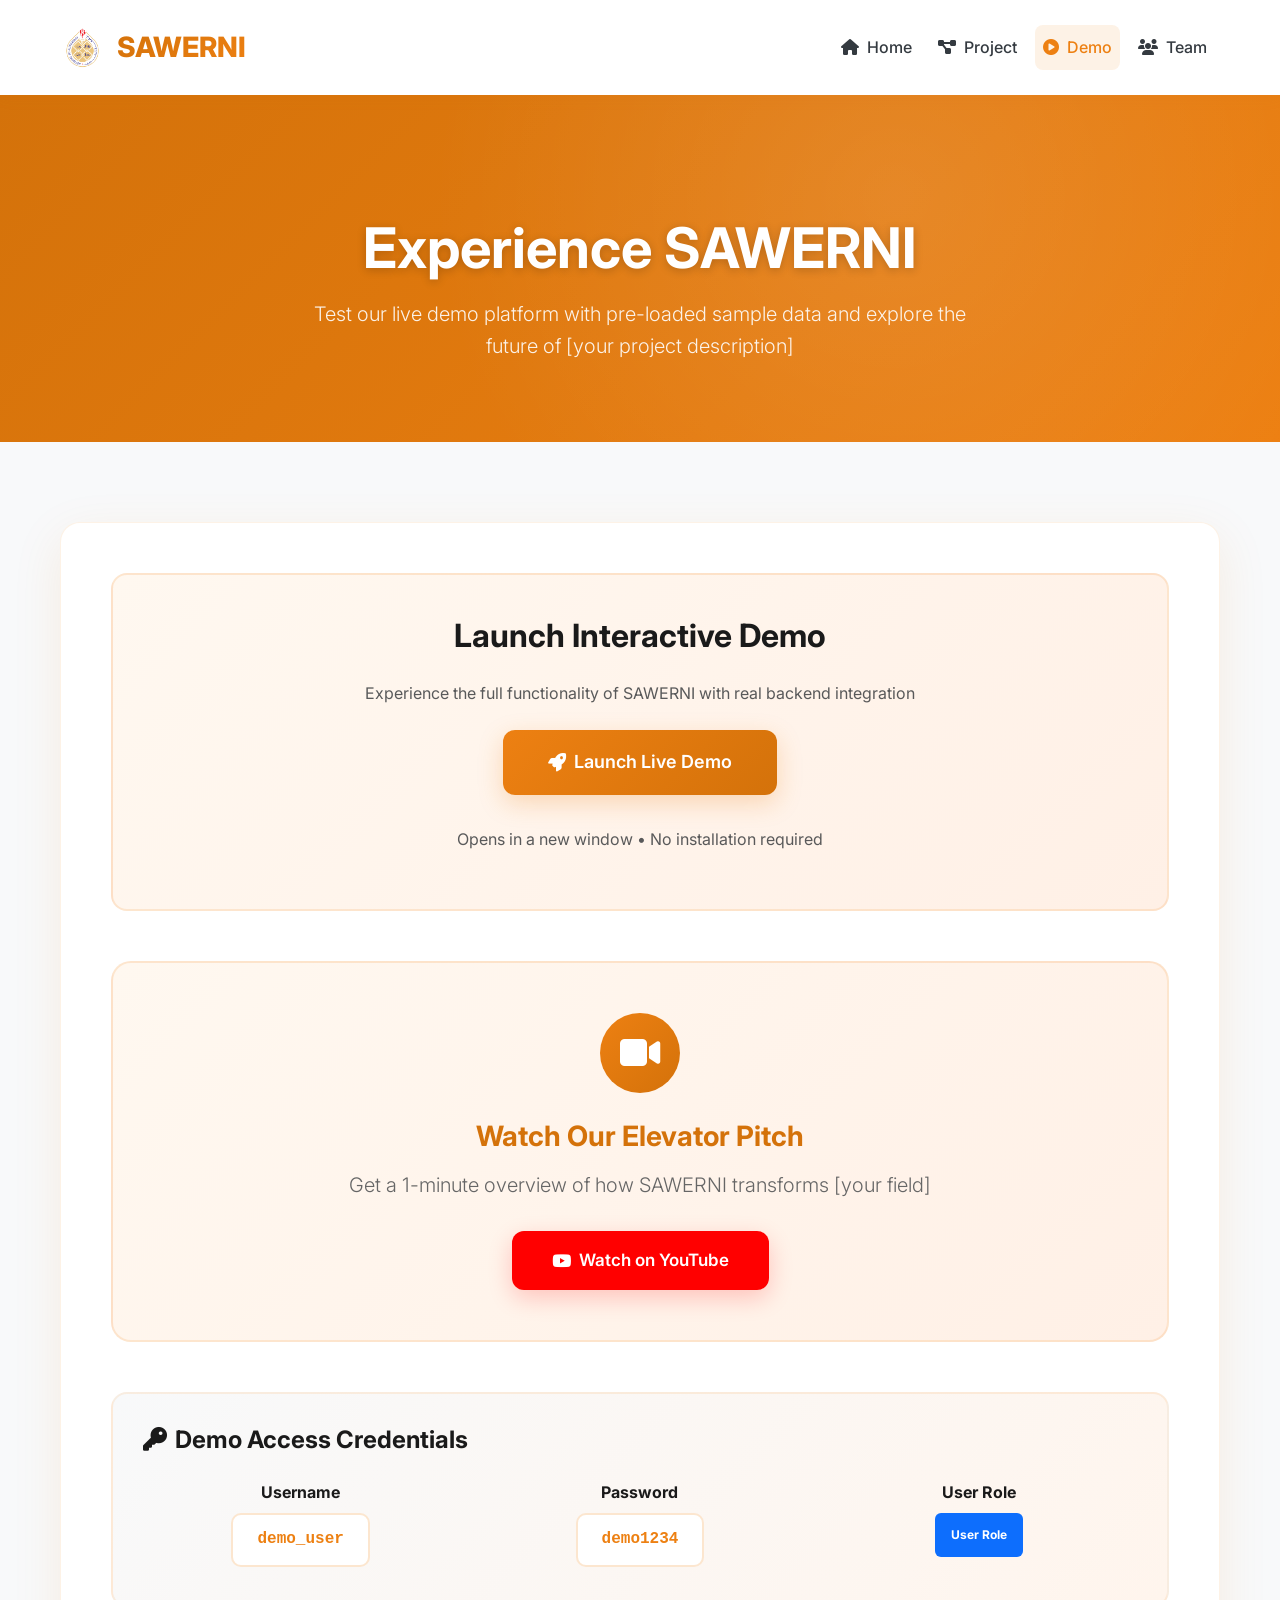
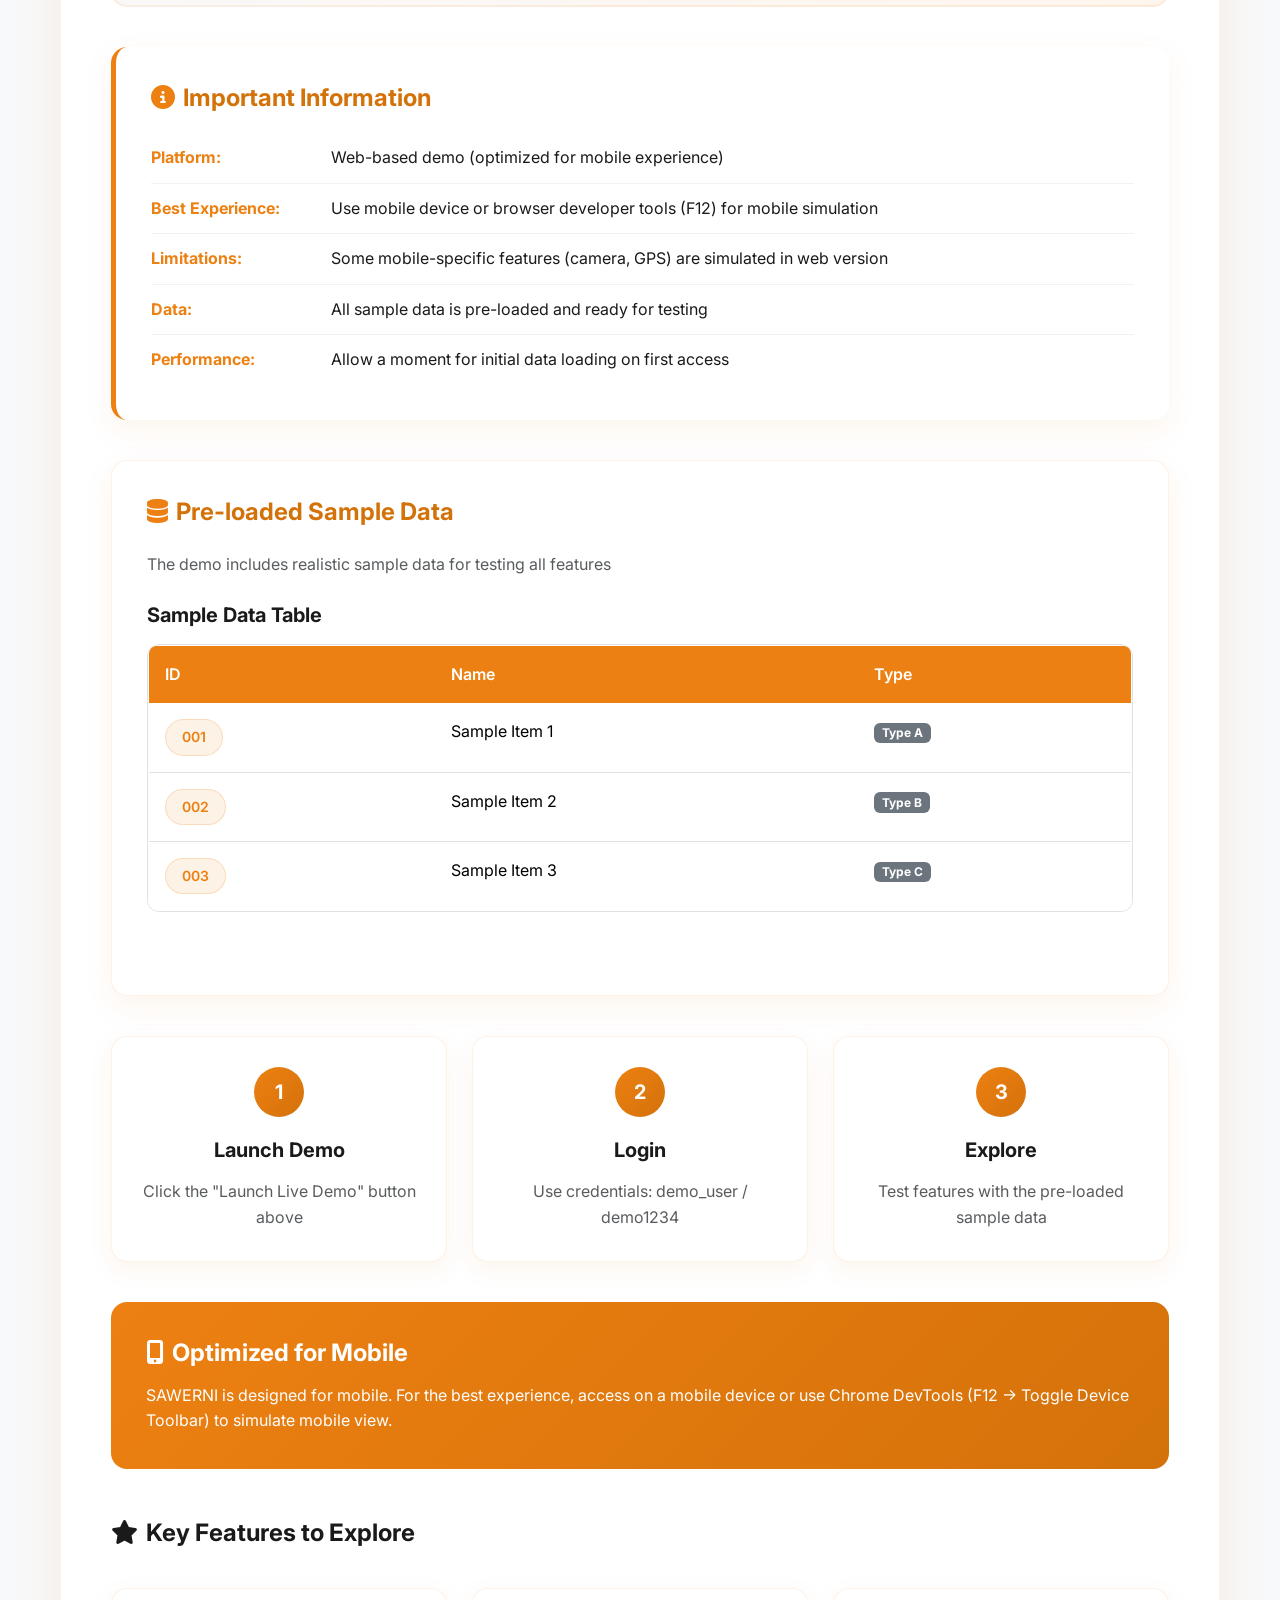
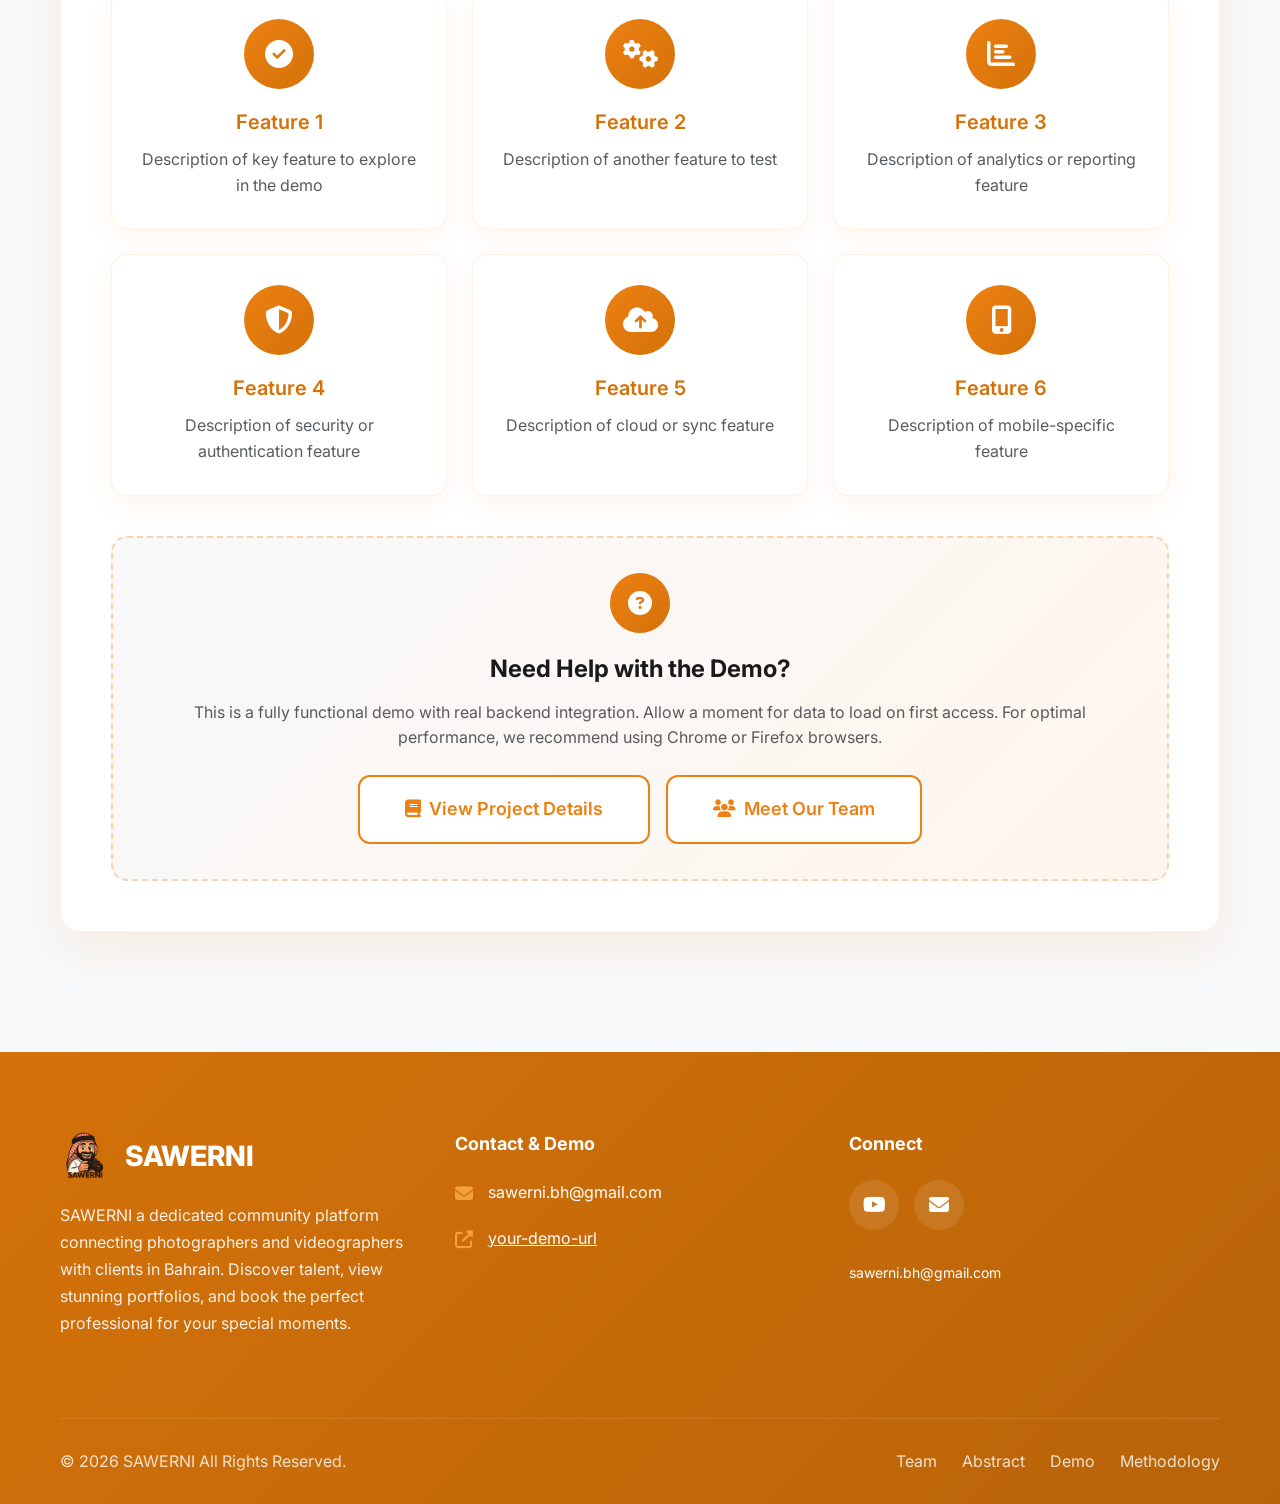
==== commit 8ba6380b: "Update demo.html" ====
--- a/demo.html
+++ b/demo.html
@@ -18,7 +18,7 @@
     <!-- Custom CSS -->
     <link rel="stylesheet" href="style.css">
 
-    <link rel="icon" type="image/x-icon" href="C:\V1 - website\image\SAWERNI LOGO.ico">
+    <link rel="icon" type="image/x-icon" href="SAWERNI LOGO.ico">
     
     <style>
         /* ===== LOGO CAROUSEL STYLES ===== */
@@ -760,12 +760,12 @@
                 <div class="logo-carousel auto-rotate" id="logoCarousel">
                     <!-- UOB Logo Slide -->
                     <div class="logo-slide uob-logo-slide">
-                        <img src="C:\V1 - website\image\UOB LOGO.png" 
+                        <img src="UOB LOGO.png" 
                              alt="UOB Logo">
                     </div>
                     <!-- SAWERNI Logo Slide -->
                     <div class="logo-slide sawerni-logo-slide">
-                        <img src="C:\V1 - website\image\SAWERNI LOGO.png" 
+                        <img src="SAWERNI LOGO.png" 
                              alt="SAWERNI Logo">
                     </div>
                 </div>
@@ -1031,7 +1031,7 @@
                     <div class="col-lg-4">
                         <div class="footer-logo-section">
                             <div class="footer-logo">
-                                <img src="C:\V1 - website\image\SAWERNI LOGO.png" alt="SAWERNI Logo" loading="lazy">
+                                <img src="SAWERNI LOGO.png" alt="SAWERNI Logo" loading="lazy">
                                 <span>SAWERNI</span>
                             </div>
                             <p class="footer-description">
@@ -1166,4 +1166,4 @@
         }
     </script>
 </body>
-</html>+</html>
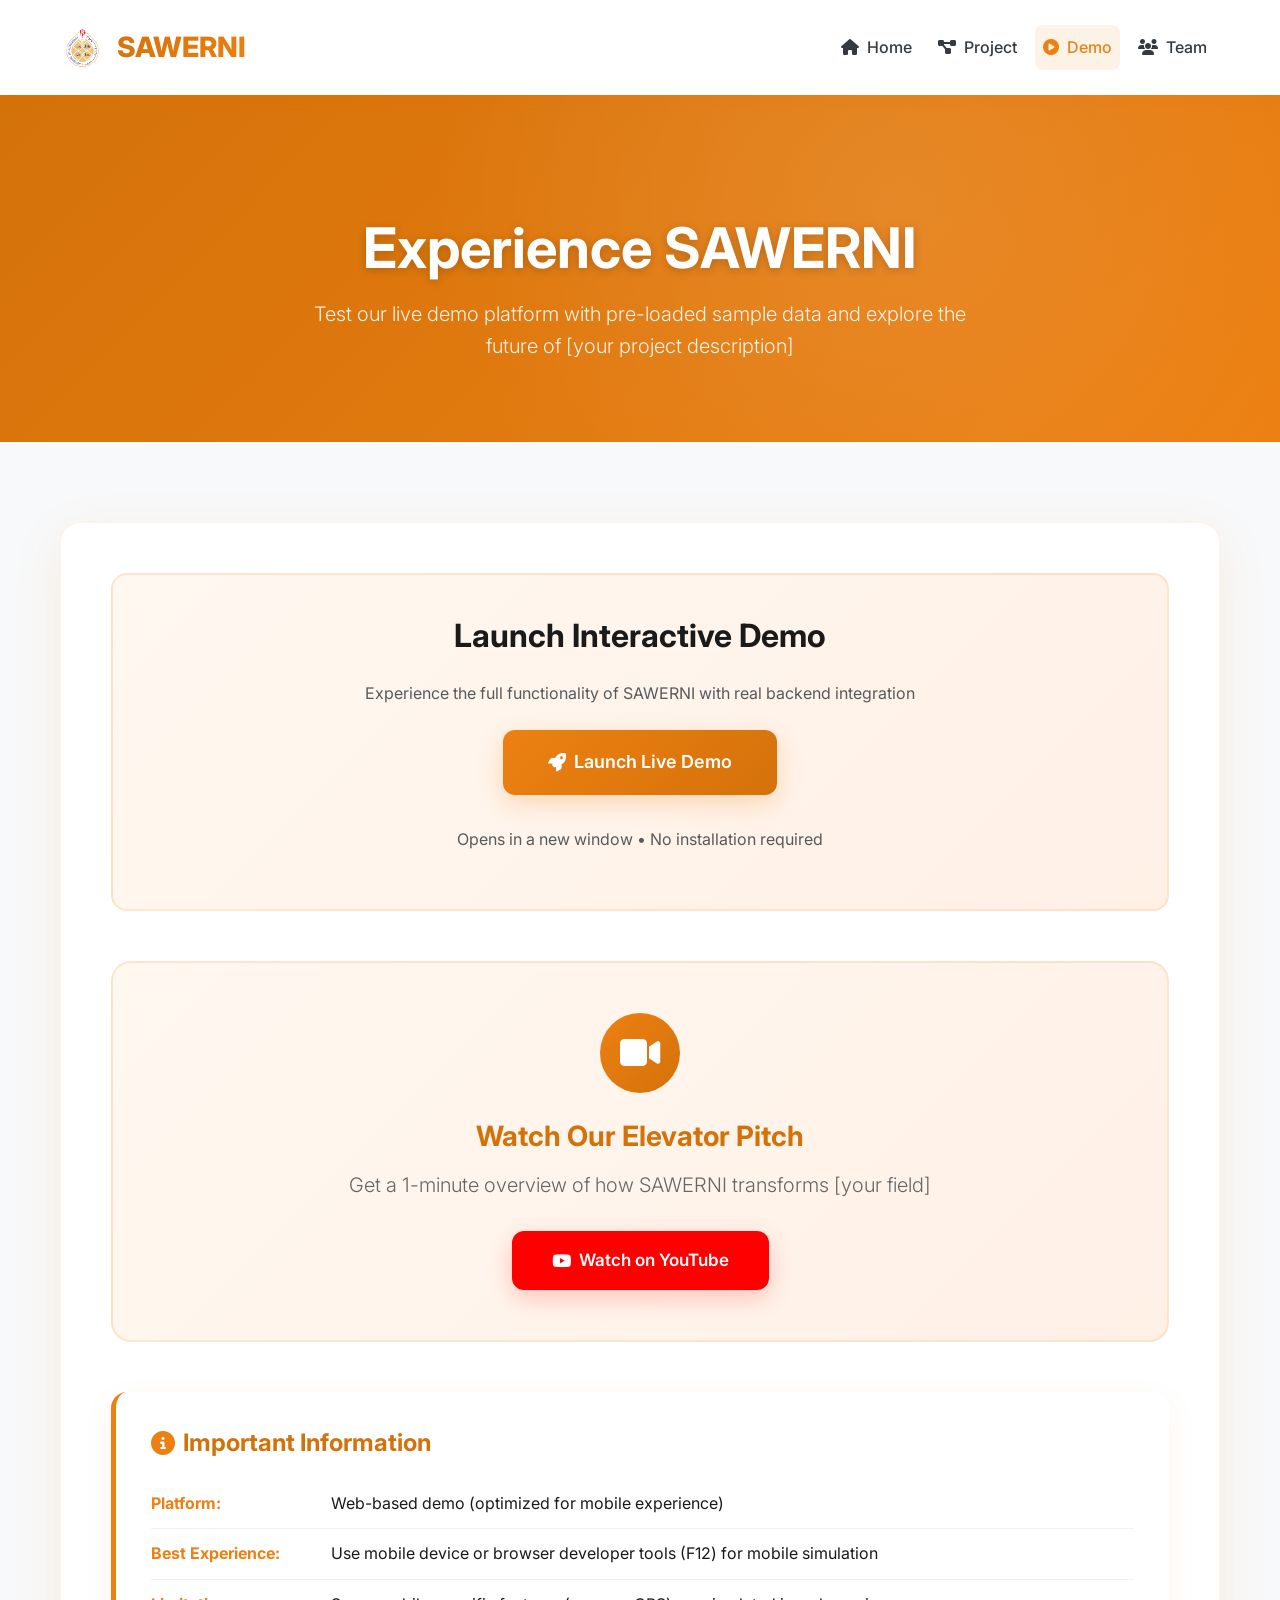
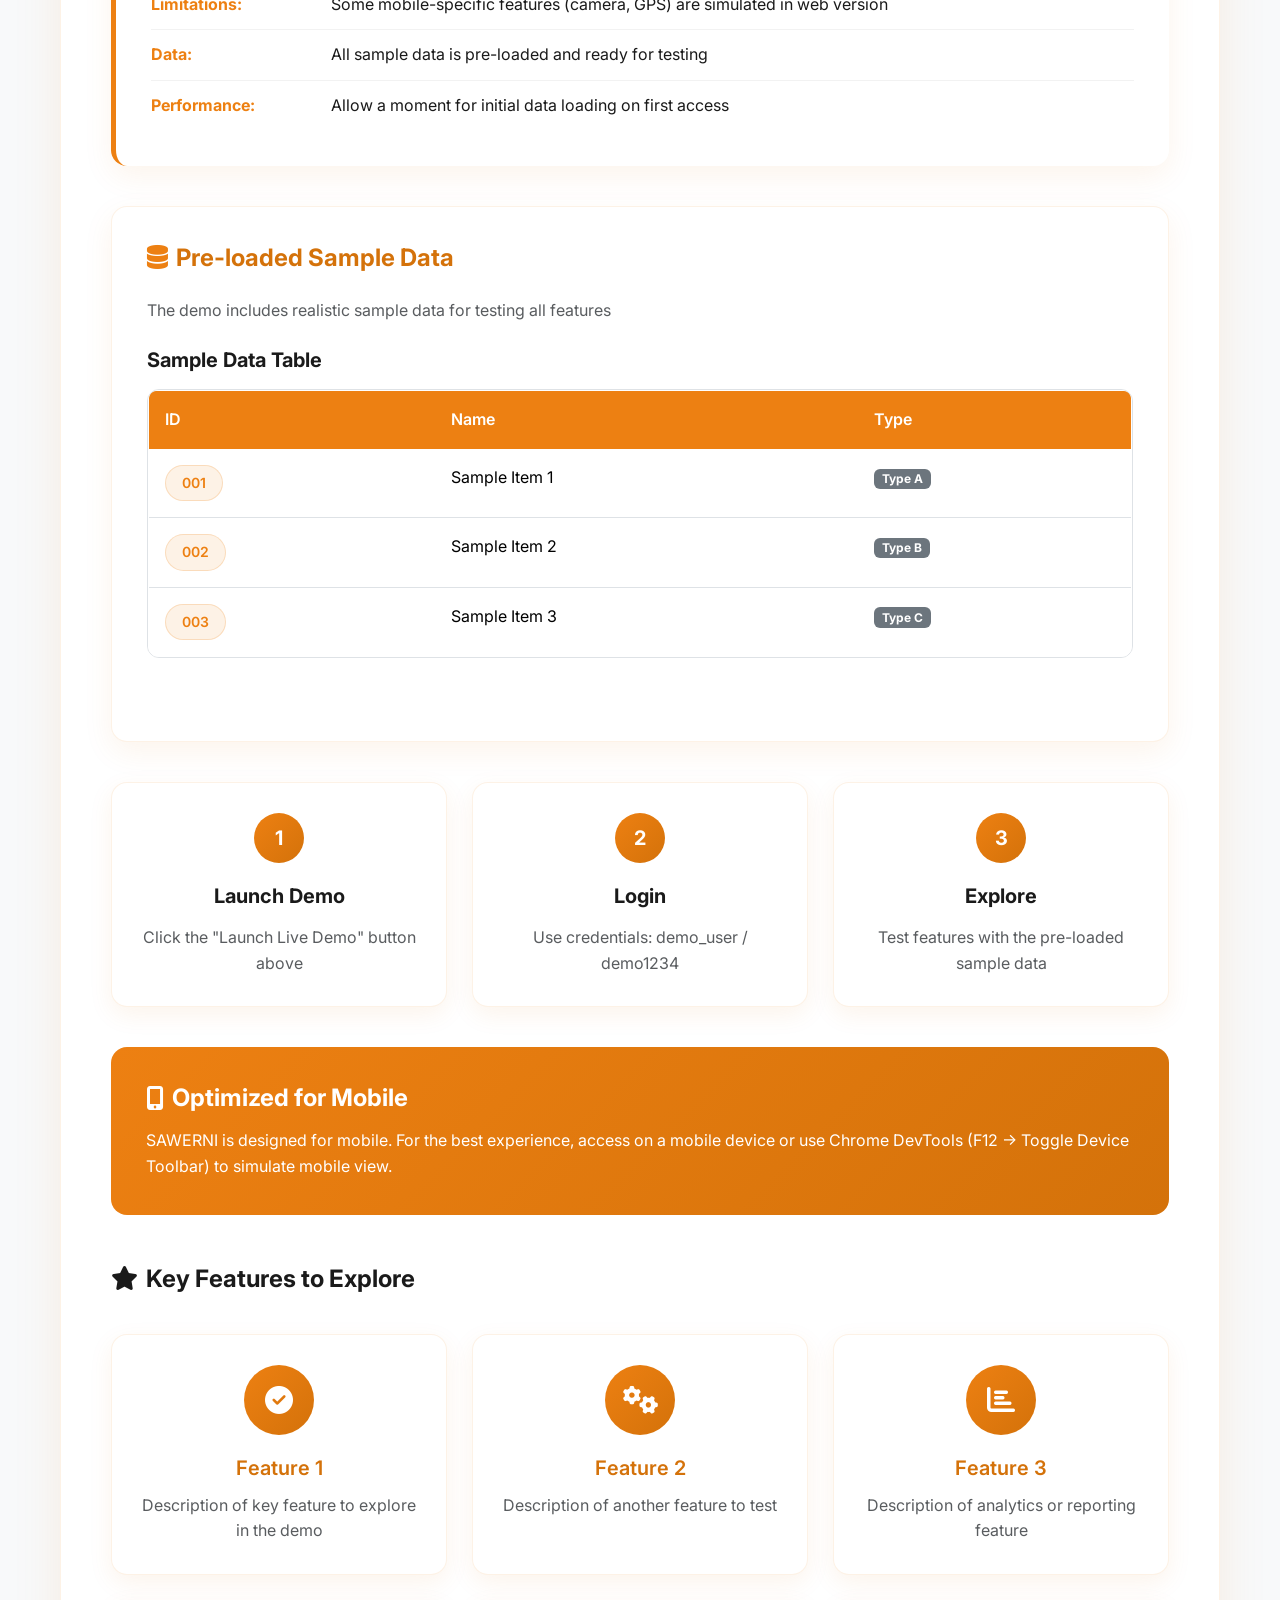
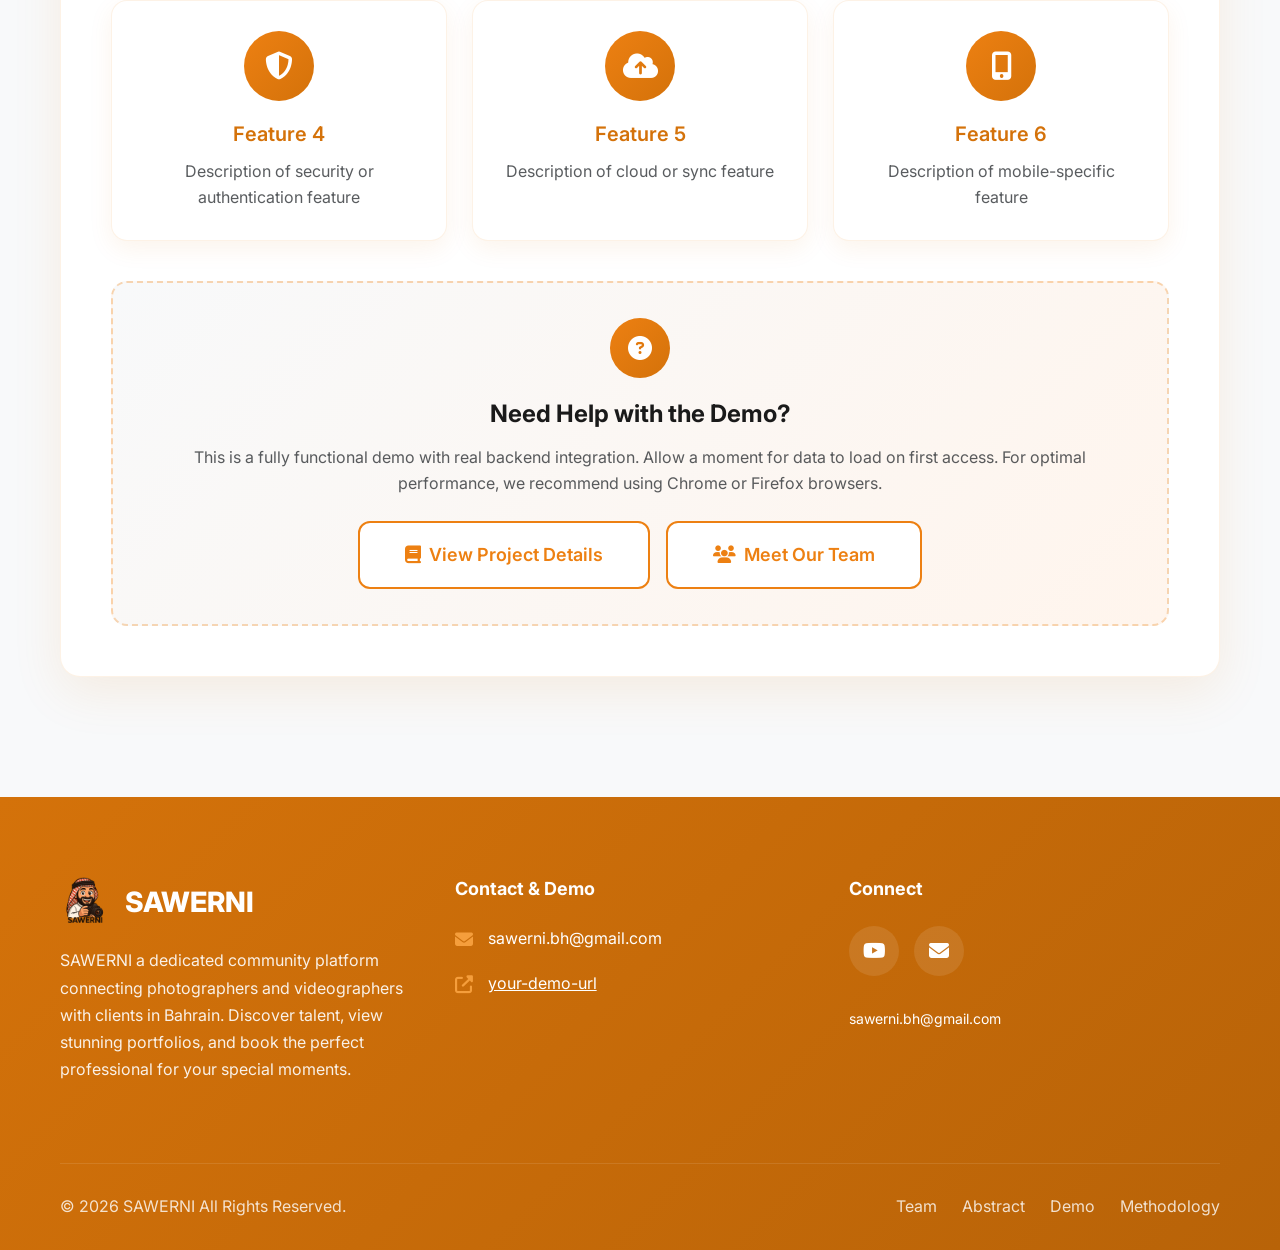
==== commit a9af18d6: "Update demo.html" ====
--- a/demo.html
+++ b/demo.html
@@ -255,14 +255,7 @@
             transform: translateY(-3px);
             box-shadow: 0 8px 20px rgba(237, 128, 18, 0.2);
         }
-        
-        /* Credentials Card */
-        .credentials-card {
-            background: linear-gradient(135deg, #f8f9fa 0%, #fff5ed 100%);
-            border-radius: 16px;
-            padding: 30px;
-            margin-bottom: 40px;
-            border: 2px solid rgba(237, 128, 18, 0.1);
+    
         }
         
         .credential-badge {
@@ -553,14 +546,6 @@
                 padding: 40px;
             }
             
-            .credentials-card .row {
-                flex-wrap: wrap;
-            }
-            
-            .credentials-card .col-md-4 {
-                width: 100%;
-                margin-bottom: 20px;
-            }
             
             .demo-btn-primary, .demo-btn-secondary {
                 padding: 16px 30px;
@@ -603,7 +588,7 @@
                 padding: 25px;
             }
             
-            .credentials-card, .info-card, .data-card {
+            .info-card, .data-card {
                 padding: 20px;
             }
             
@@ -692,7 +677,7 @@
                 padding: 40px 0;
             }
             
-            .demo-actions, .pitch-section, .credentials-card, 
+            .demo-actions, .pitch-section, 
             .info-card, .data-card, .mobile-notice, .support-card {
                 padding: 20px;
                 border-radius: 12px;
@@ -829,38 +814,6 @@
                         <i class="fab fa-youtube me-2"></i>Watch on YouTube
                     </a>
                 </div>
-                
-                <!-- Demo Credentials -->
-                <div class="credentials-card">
-                    <h4 class="mb-4"><i class="fas fa-key me-2"></i>Demo Access Credentials</h4>
-                    <div class="row g-4">
-                        <div class="col-md-4">
-                            <div class="text-center">
-                                <div class="mb-2">
-                                    <strong class="d-block mb-2">Username</strong>
-                                    <span class="credential-badge">demo_user</span>
-                                </div>
-                            </div>
-                        </div>
-                        <div class="col-md-4">
-                            <div class="text-center">
-                                <div class="mb-2">
-                                    <strong class="d-block mb-2">Password</strong>
-                                    <span class="credential-badge">demo1234</span>
-                                </div>
-                            </div>
-                        </div>
-                        <div class="col-md-4">
-                            <div class="text-center">
-                                <div class="mb-2">
-                                    <strong class="d-block mb-2">User Role</strong>
-                                    <span class="badge bg-primary p-3">User Role</span>
-                                </div>
-                            </div>
-                        </div>
-                    </div>
-                </div>
-                
                 <!-- Important Information -->
                 <div class="info-card">
                     <h4><i class="fas fa-info-circle me-2"></i>Important Information</h4>
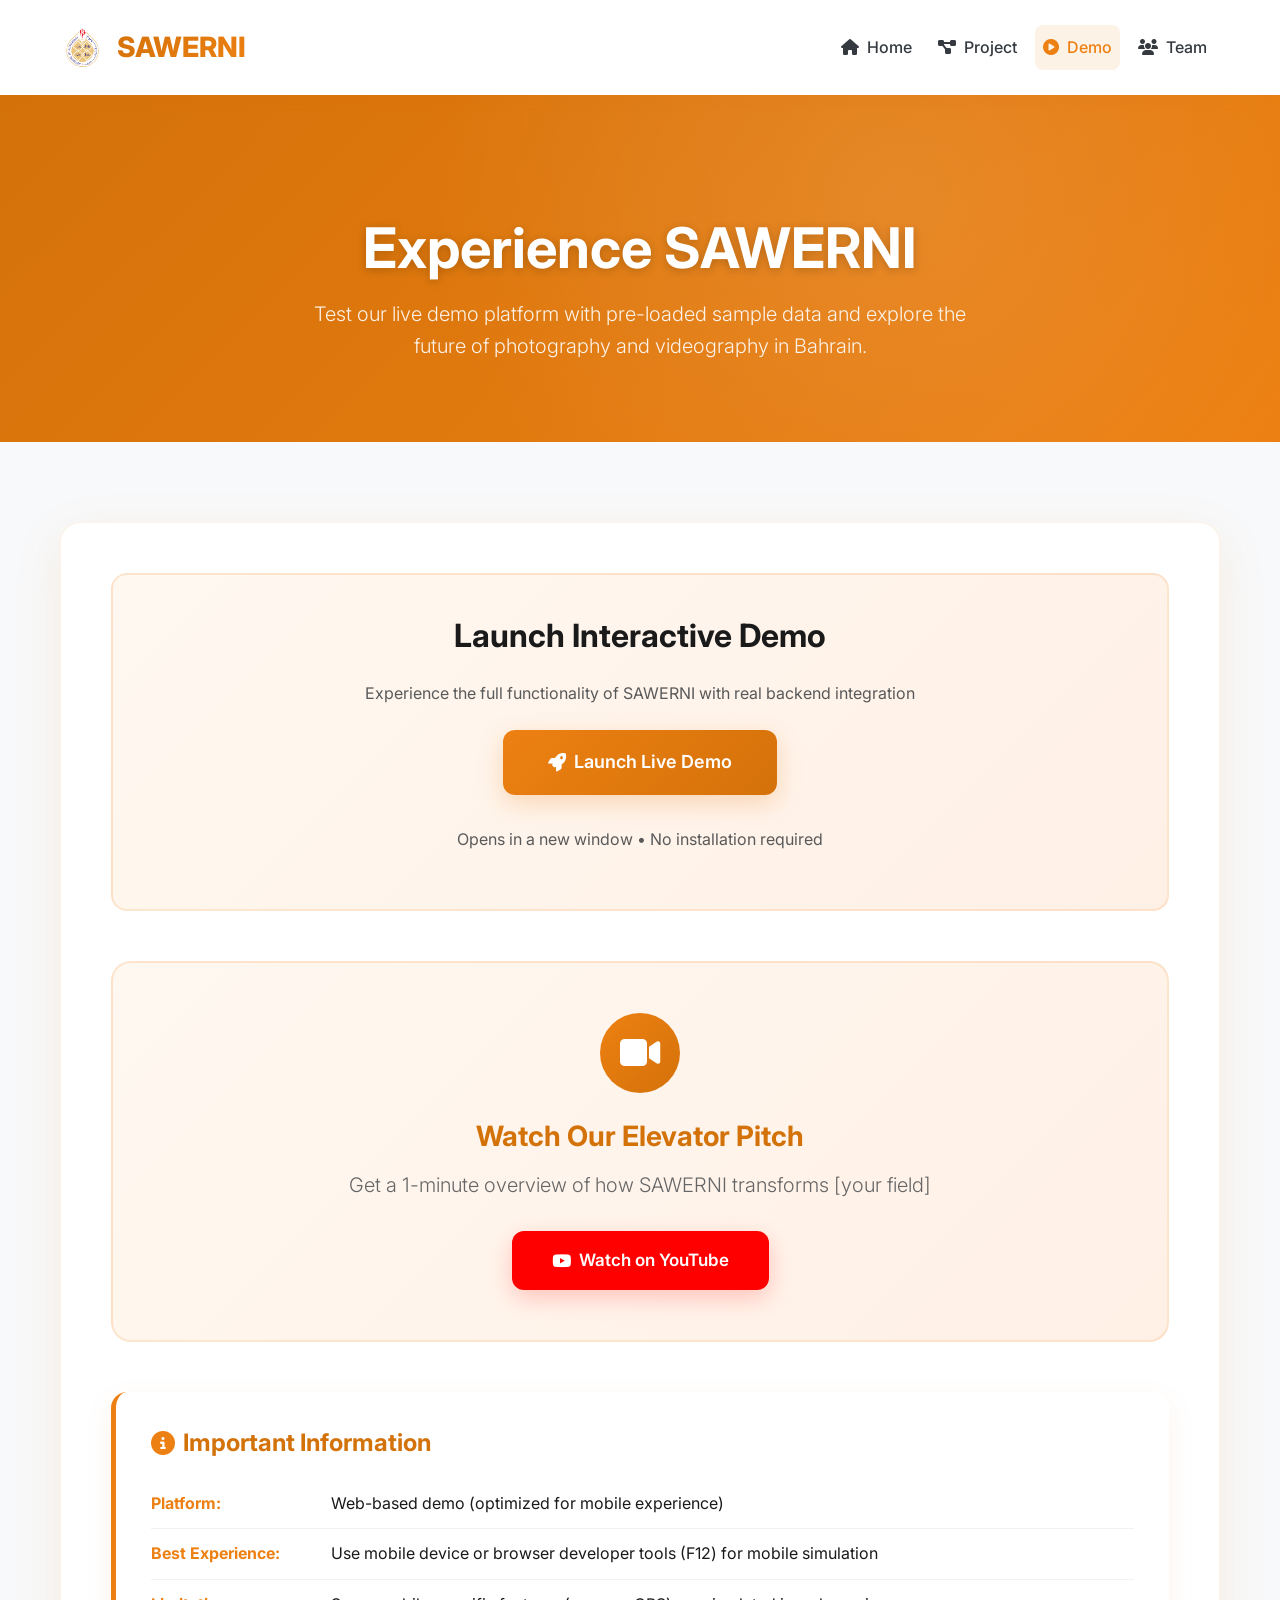
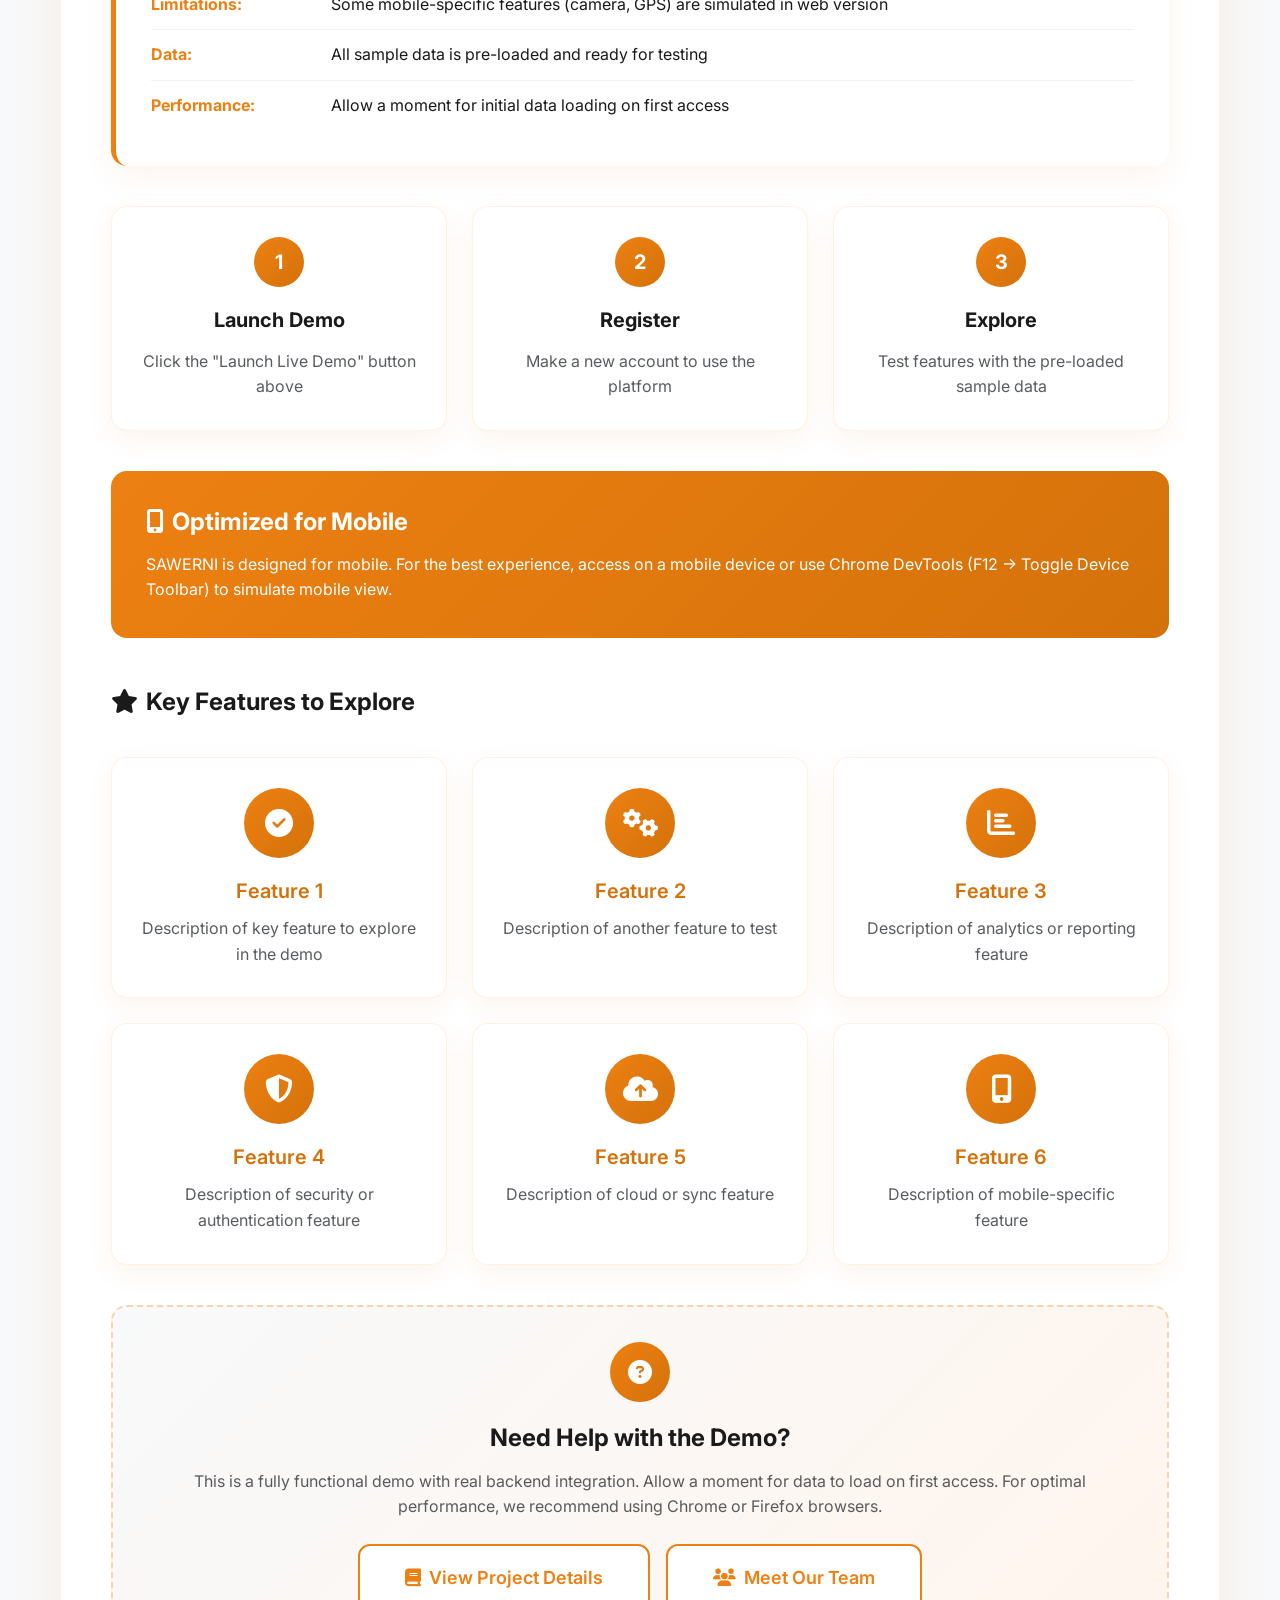
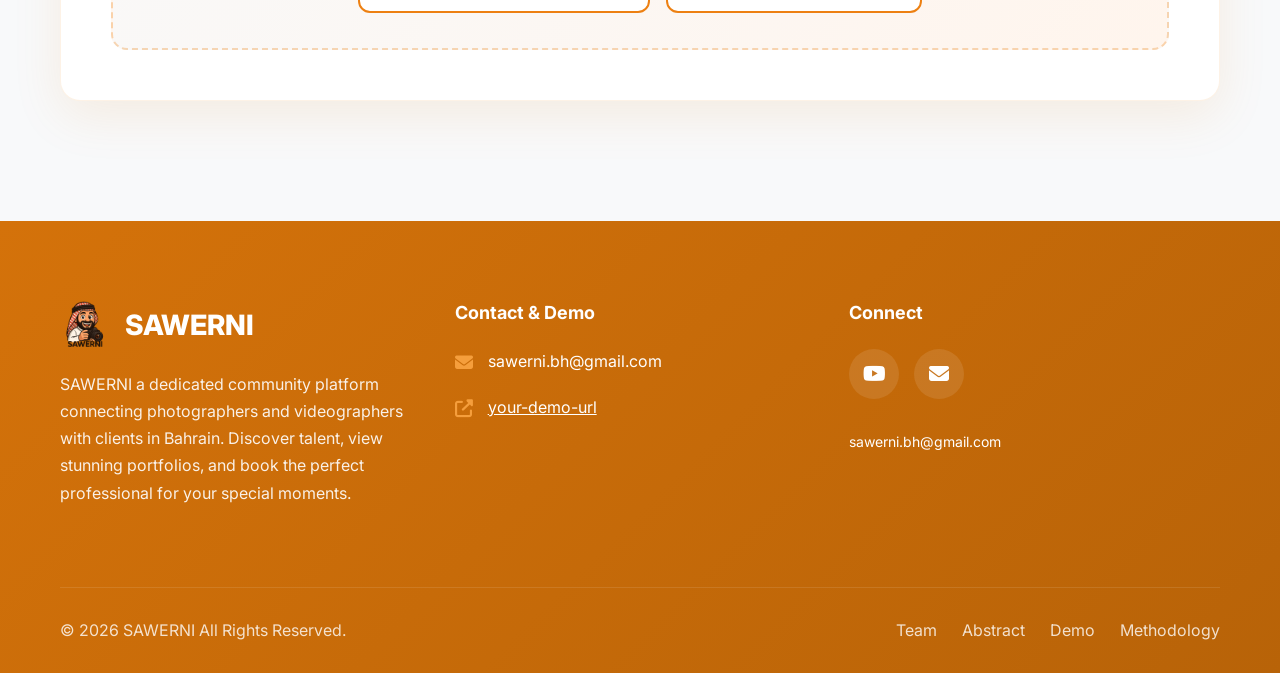
==== commit 88b50aed: "Update demo.html" ====
--- a/demo.html
+++ b/demo.html
@@ -310,27 +310,6 @@
             display: inline-block;
         }
         
-        /* Data Tables */
-        .data-card {
-            background: white;
-            border-radius: 16px;
-            padding: 35px;
-            box-shadow: 0 10px 30px rgba(212, 114, 10, 0.08);
-            margin-bottom: 40px;
-            border: 1px solid rgba(237, 128, 18, 0.1);
-        }
-        
-        .data-card h4 {
-            color: #d4720a;
-            margin-bottom: 25px;
-            display: flex;
-            align-items: center;
-        }
-        
-        .data-card h4 i {
-            margin-right: 12px;
-            color: #ed8012;
-        }
         
         .data-table-container {
             background: #f8f9fa;
@@ -588,7 +567,7 @@
                 padding: 25px;
             }
             
-            .info-card, .data-card {
+            .info-card {
                 padding: 20px;
             }
             
@@ -678,7 +657,7 @@
             }
             
             .demo-actions, .pitch-section, 
-            .info-card, .data-card, .mobile-notice, .support-card {
+            .info-card,.mobile-notice, .support-card {
                 padding: 20px;
                 border-radius: 12px;
             }
@@ -690,7 +669,7 @@
                 text-align: center;
             }
             
-            .data-card h4, .info-card h4, .mobile-notice h4 {
+             .info-card h4, .mobile-notice h4 {
                 font-size: 1.25rem;
             }
             
@@ -784,7 +763,7 @@
     <section class="demo-hero">
         <div class="container">
             <h1 class="display-5 fw-bold mb-3">Experience SAWERNI</h1>
-            <p class="lead">Test our live demo platform with pre-loaded sample data and explore the future of [your project description]</p>
+            <p class="lead">Test our live demo platform with pre-loaded sample data and explore the future of photography and videography in Bahrain.</p>
         </div>
     </section>
 
@@ -797,7 +776,7 @@
                     <h2 class="mb-4">Launch Interactive Demo</h2>
                     <p class="text-muted mb-4">Experience the full functionality of SAWERNI with real backend integration</p>
                     
-                    <a href="#" target="_blank" class="demo-btn-primary mb-3">
+                    <a href="https://s-a-w-e-r-n-i-2025-09-22-time-1138-cez683.flutterflow.app/" target="_blank" class="demo-btn-primary mb-3">
                         <i class="fas fa-rocket me-2"></i>Launch Live Demo
                     </a>
                     <p class="text-muted mt-3">Opens in a new window • No installation required</p>
@@ -839,44 +818,6 @@
                     </div>
                 </div>
                 
-                <!-- Sample Data Section -->
-                <div class="data-card">
-                    <h4><i class="fas fa-database me-2"></i>Pre-loaded Sample Data</h4>
-                    <p class="text-muted mb-4">The demo includes realistic sample data for testing all features</p>
-                    
-                    <div class="mb-5">
-                        <h5 class="mb-3">Sample Data Table</h5>
-                        <div class="data-table-container">
-                            <table class="table mb-0 data-table">
-                                <thead>
-                                    <tr>
-                                        <th>ID</th>
-                                        <th>Name</th>
-                                        <th>Type</th>
-                                    </tr>
-                                </thead>
-                                <tbody>
-                                    <tr>
-                                        <td><span class="data-badge">001</span></td>
-                                        <td>Sample Item 1</td>
-                                        <td><span class="badge bg-secondary">Type A</span></td>
-                                    </tr>
-                                    <tr>
-                                        <td><span class="data-badge">002</span></td>
-                                        <td>Sample Item 2</td>
-                                        <td><span class="badge bg-secondary">Type B</span></td>
-                                    </tr>
-                                    <tr>
-                                        <td><span class="data-badge">003</span></td>
-                                        <td>Sample Item 3</td>
-                                        <td><span class="badge bg-secondary">Type C</span></td>
-                                    </tr>
-                                </tbody>
-                            </table>
-                        </div>
-                    </div>
-                </div>
-                
                 <!-- Quick Start Guide -->
                 <div class="steps-container">
                     <div class="step-item">
@@ -886,8 +827,8 @@
                     </div>
                     <div class="step-item">
                         <div class="step-number">2</div>
-                        <h5>Login</h5>
-                        <p class="text-muted mb-0">Use credentials: demo_user / demo1234</p>
+                        <h5>Register</h5>
+                        <p class="text-muted mb-0">Make a new account to use the platform</p>
                     </div>
                     <div class="step-item">
                         <div class="step-number">3</div>
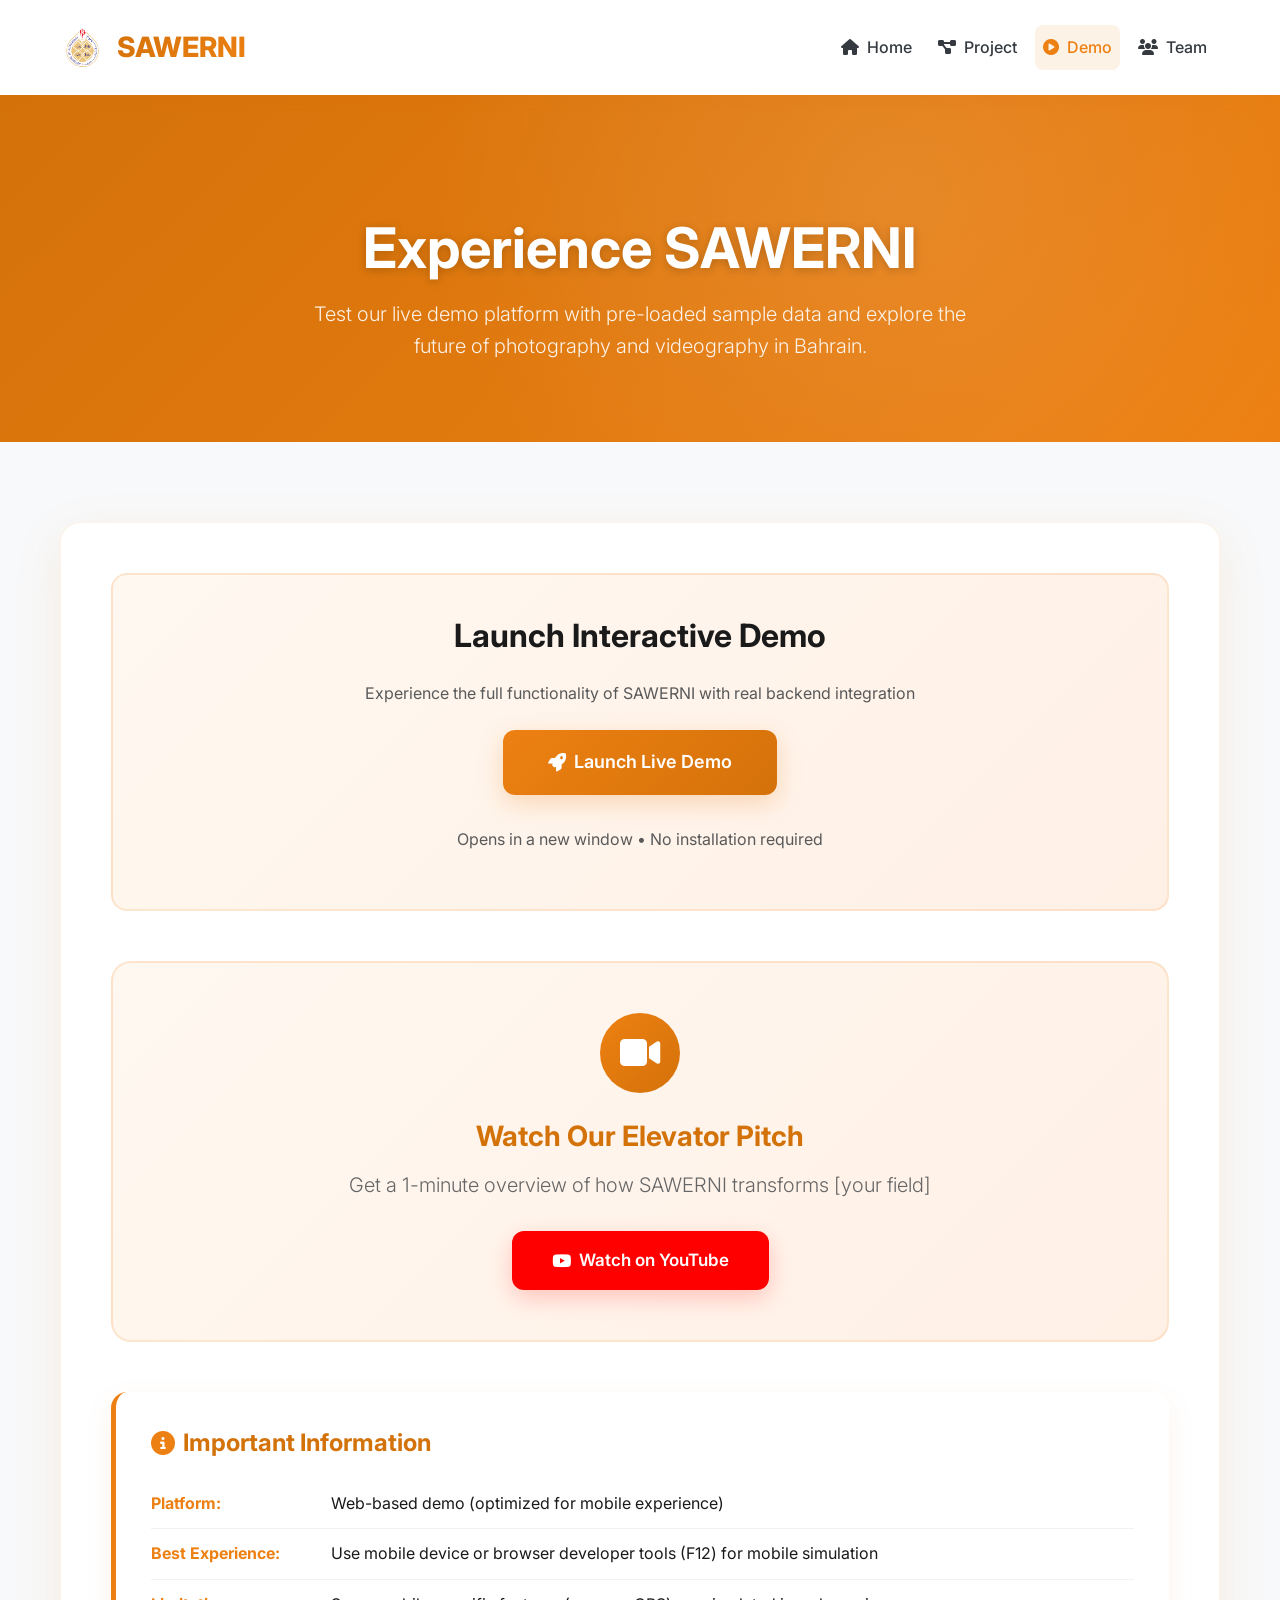
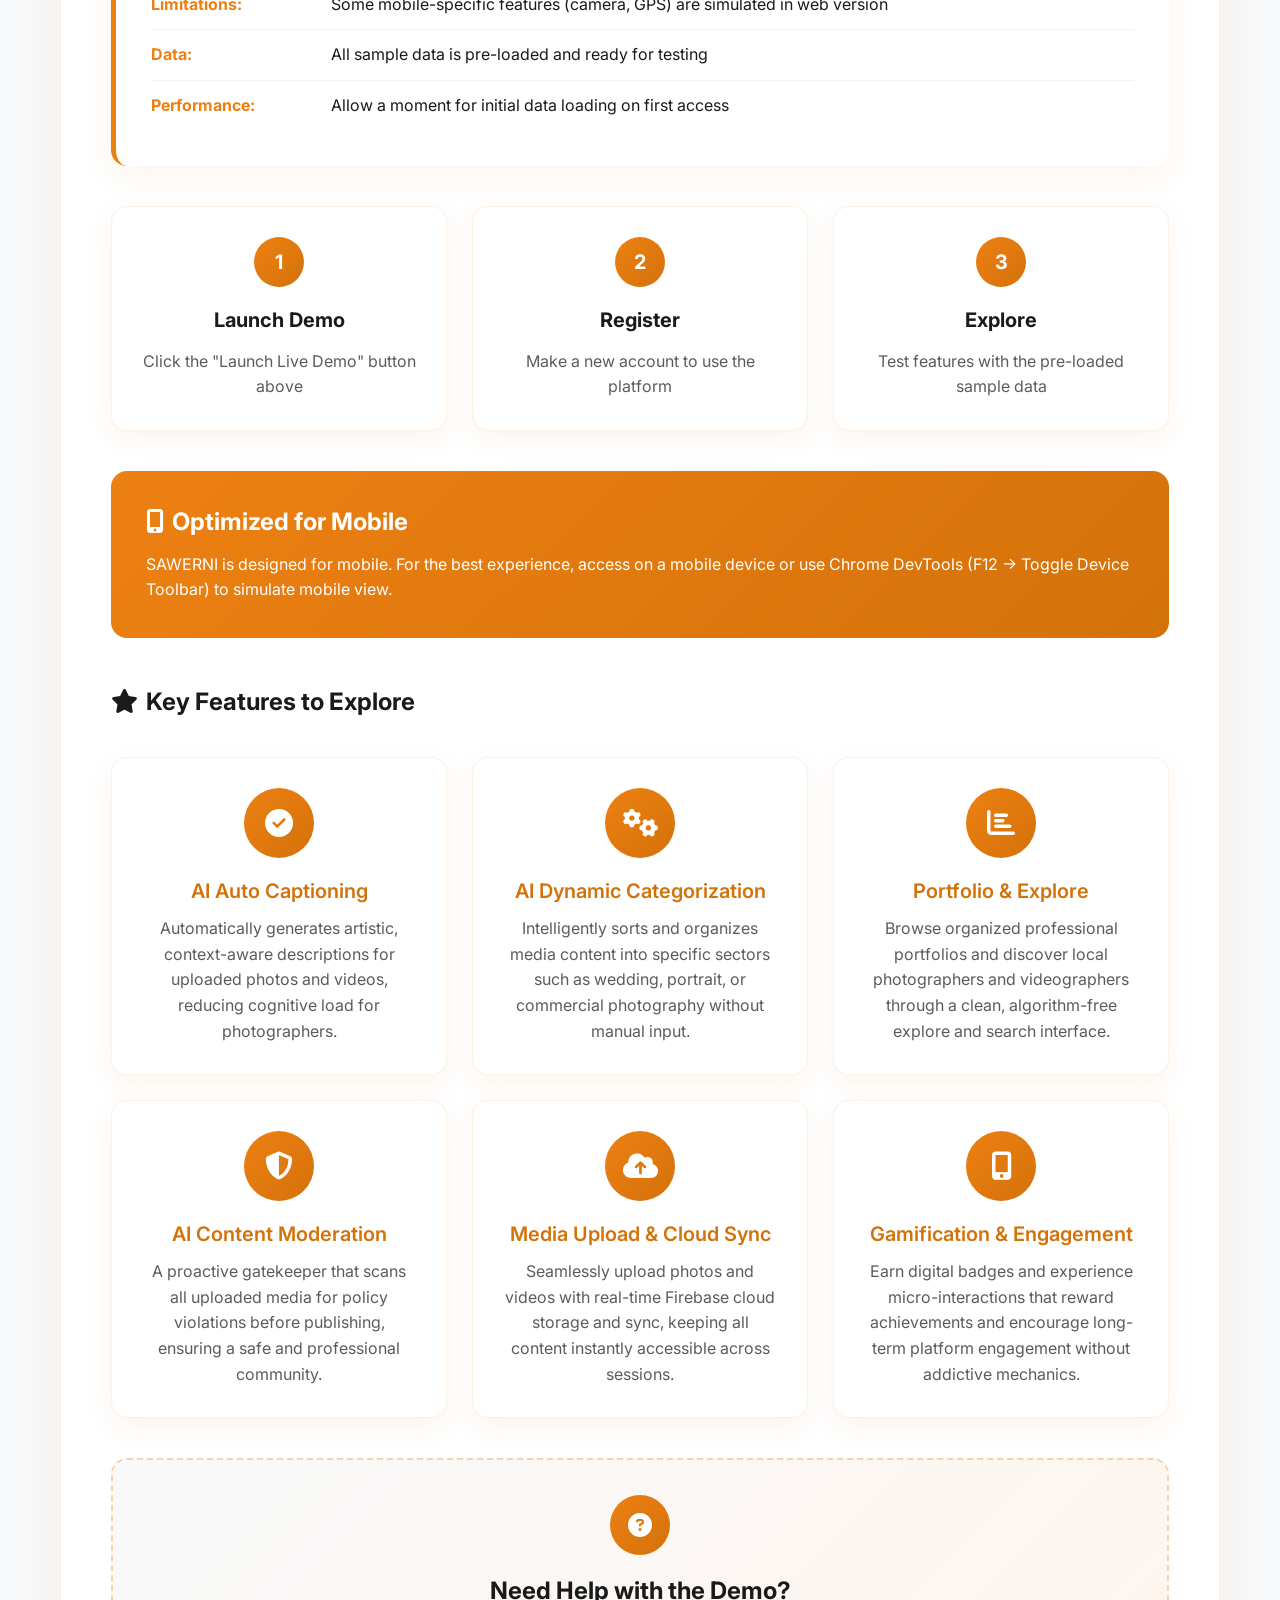
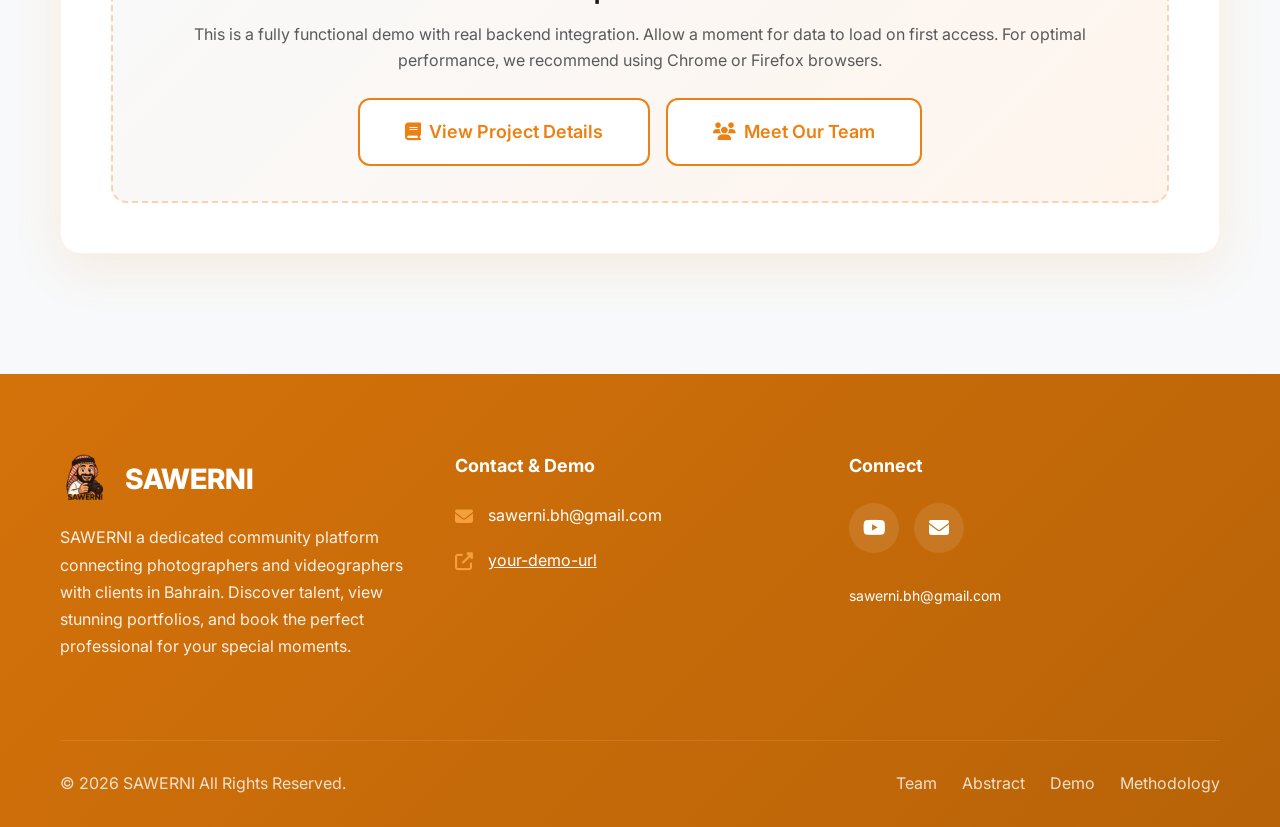
==== commit c88fede1: "Update demo.html" ====
--- a/demo.html
+++ b/demo.html
@@ -853,43 +853,43 @@
                             <div class="feature-icon">
                                 <i class="fas fa-check-circle"></i>
                             </div>
-                            <h5>Feature 1</h5>
-                            <p class="text-muted mb-0">Description of key feature to explore in the demo</p>
+                            <h5>AI Auto Captioning</h5>
+                            <p class="text-muted mb-0">Automatically generates artistic, context-aware descriptions for uploaded photos and videos, reducing cognitive load for photographers.</p>
                         </div>
                         <div class="feature-item">
                             <div class="feature-icon">
                                 <i class="fas fa-cogs"></i>
                             </div>
-                            <h5>Feature 2</h5>
-                            <p class="text-muted mb-0">Description of another feature to test</p>
+                            <h5>AI Dynamic Categorization</h5>
+                            <p class="text-muted mb-0">Intelligently sorts and organizes media content into specific sectors such as wedding, portrait, or commercial photography without manual input.</p>
                         </div>
                         <div class="feature-item">
                             <div class="feature-icon">
                                 <i class="fas fa-chart-bar"></i>
                             </div>
-                            <h5>Feature 3</h5>
-                            <p class="text-muted mb-0">Description of analytics or reporting feature</p>
+                            <h5>Portfolio & Explore</h5>
+                            <p class="text-muted mb-0">Browse organized professional portfolios and discover local photographers and videographers through a clean, algorithm-free explore and search interface.</p>
                         </div>
                         <div class="feature-item">
                             <div class="feature-icon">
                                 <i class="fas fa-shield-alt"></i>
                             </div>
-                            <h5>Feature 4</h5>
-                            <p class="text-muted mb-0">Description of security or authentication feature</p>
+                            <h5>AI Content Moderation</h5>
+                            <p class="text-muted mb-0">A proactive gatekeeper that scans all uploaded media for policy violations before publishing, ensuring a safe and professional community.</p>
                         </div>
                         <div class="feature-item">
                             <div class="feature-icon">
                                 <i class="fas fa-cloud-upload-alt"></i>
                             </div>
-                            <h5>Feature 5</h5>
-                            <p class="text-muted mb-0">Description of cloud or sync feature</p>
+                            <h5>Media Upload & Cloud Sync</h5>
+                            <p class="text-muted mb-0">Seamlessly upload photos and videos with real-time Firebase cloud storage and sync, keeping all content instantly accessible across sessions.</p>
                         </div>
                         <div class="feature-item">
                             <div class="feature-icon">
                                 <i class="fas fa-mobile-alt"></i>
                             </div>
-                            <h5>Feature 6</h5>
-                            <p class="text-muted mb-0">Description of mobile-specific feature</p>
+                            <h5>Gamification & Engagement</h5>
+                            <p class="text-muted mb-0">Earn digital badges and experience micro-interactions that reward achievements and encourage long-term platform engagement without addictive mechanics.</p>
                         </div>
                     </div>
                 </div>
